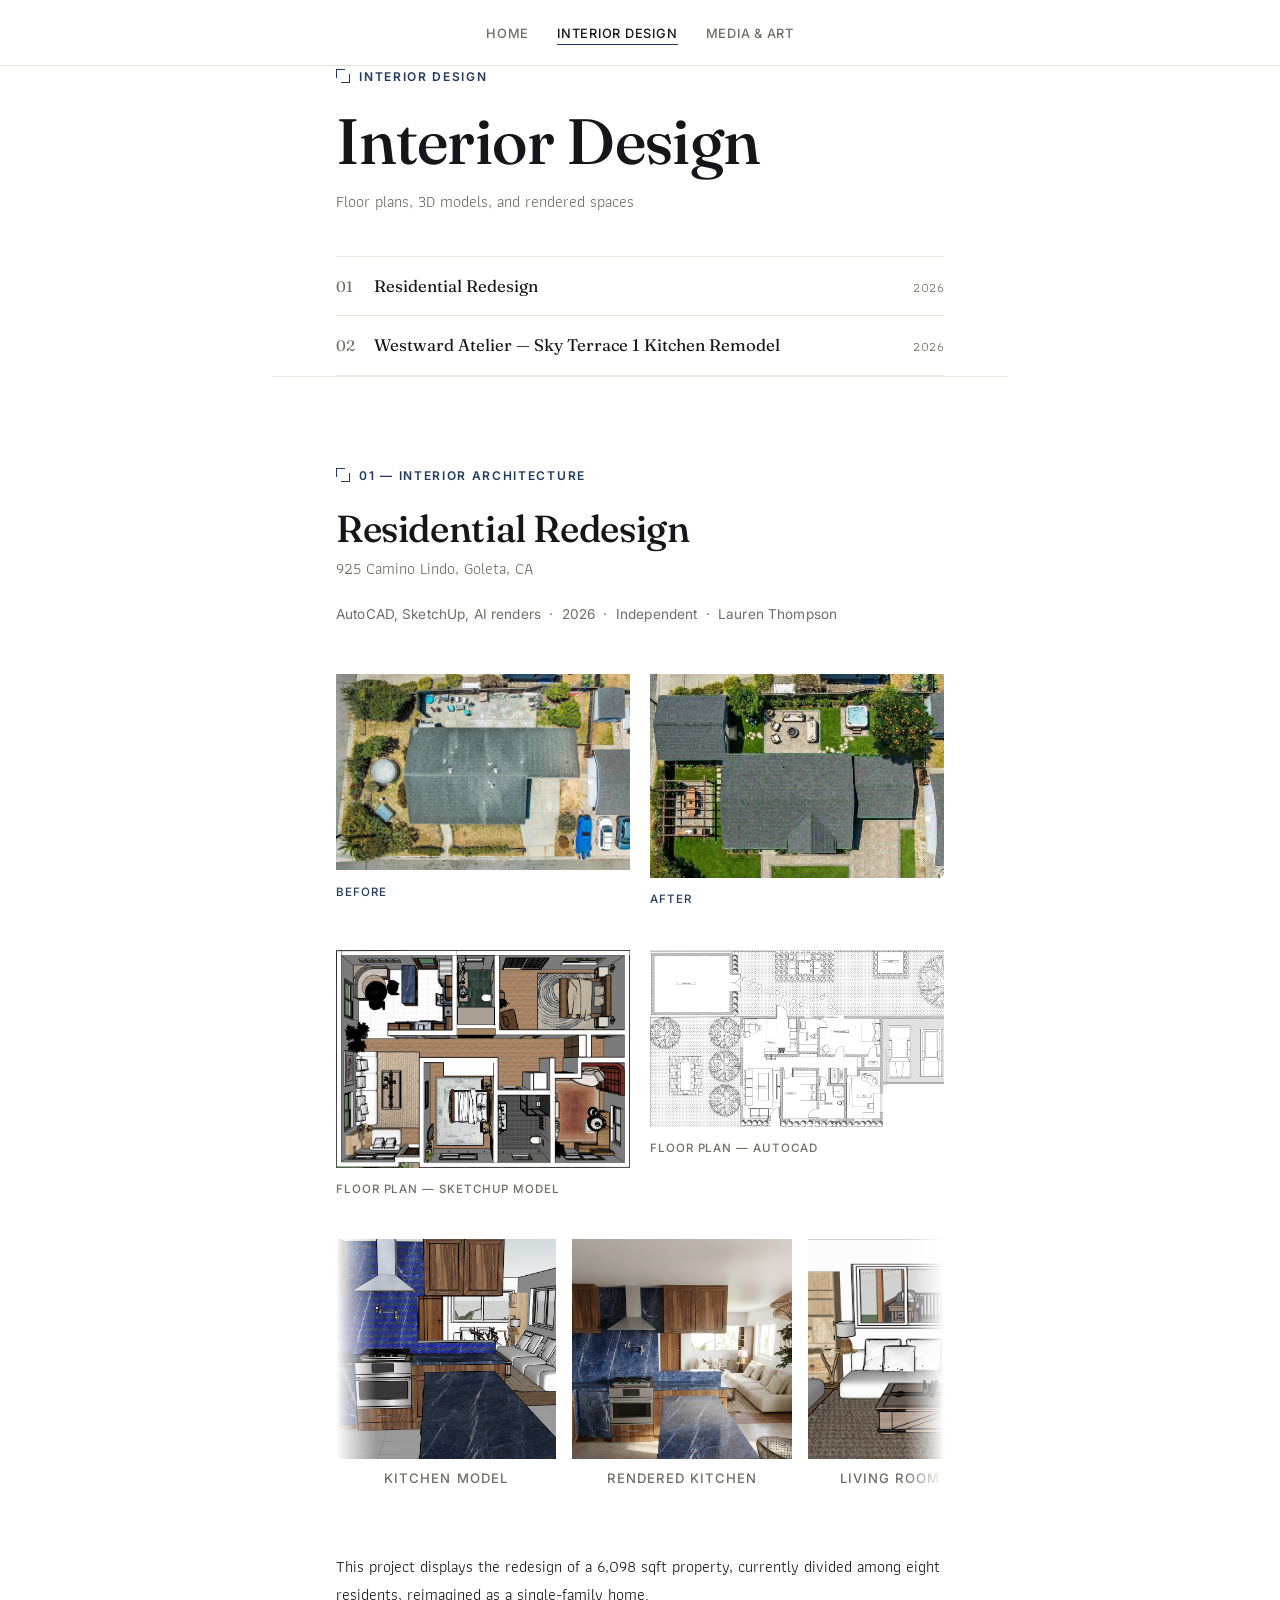
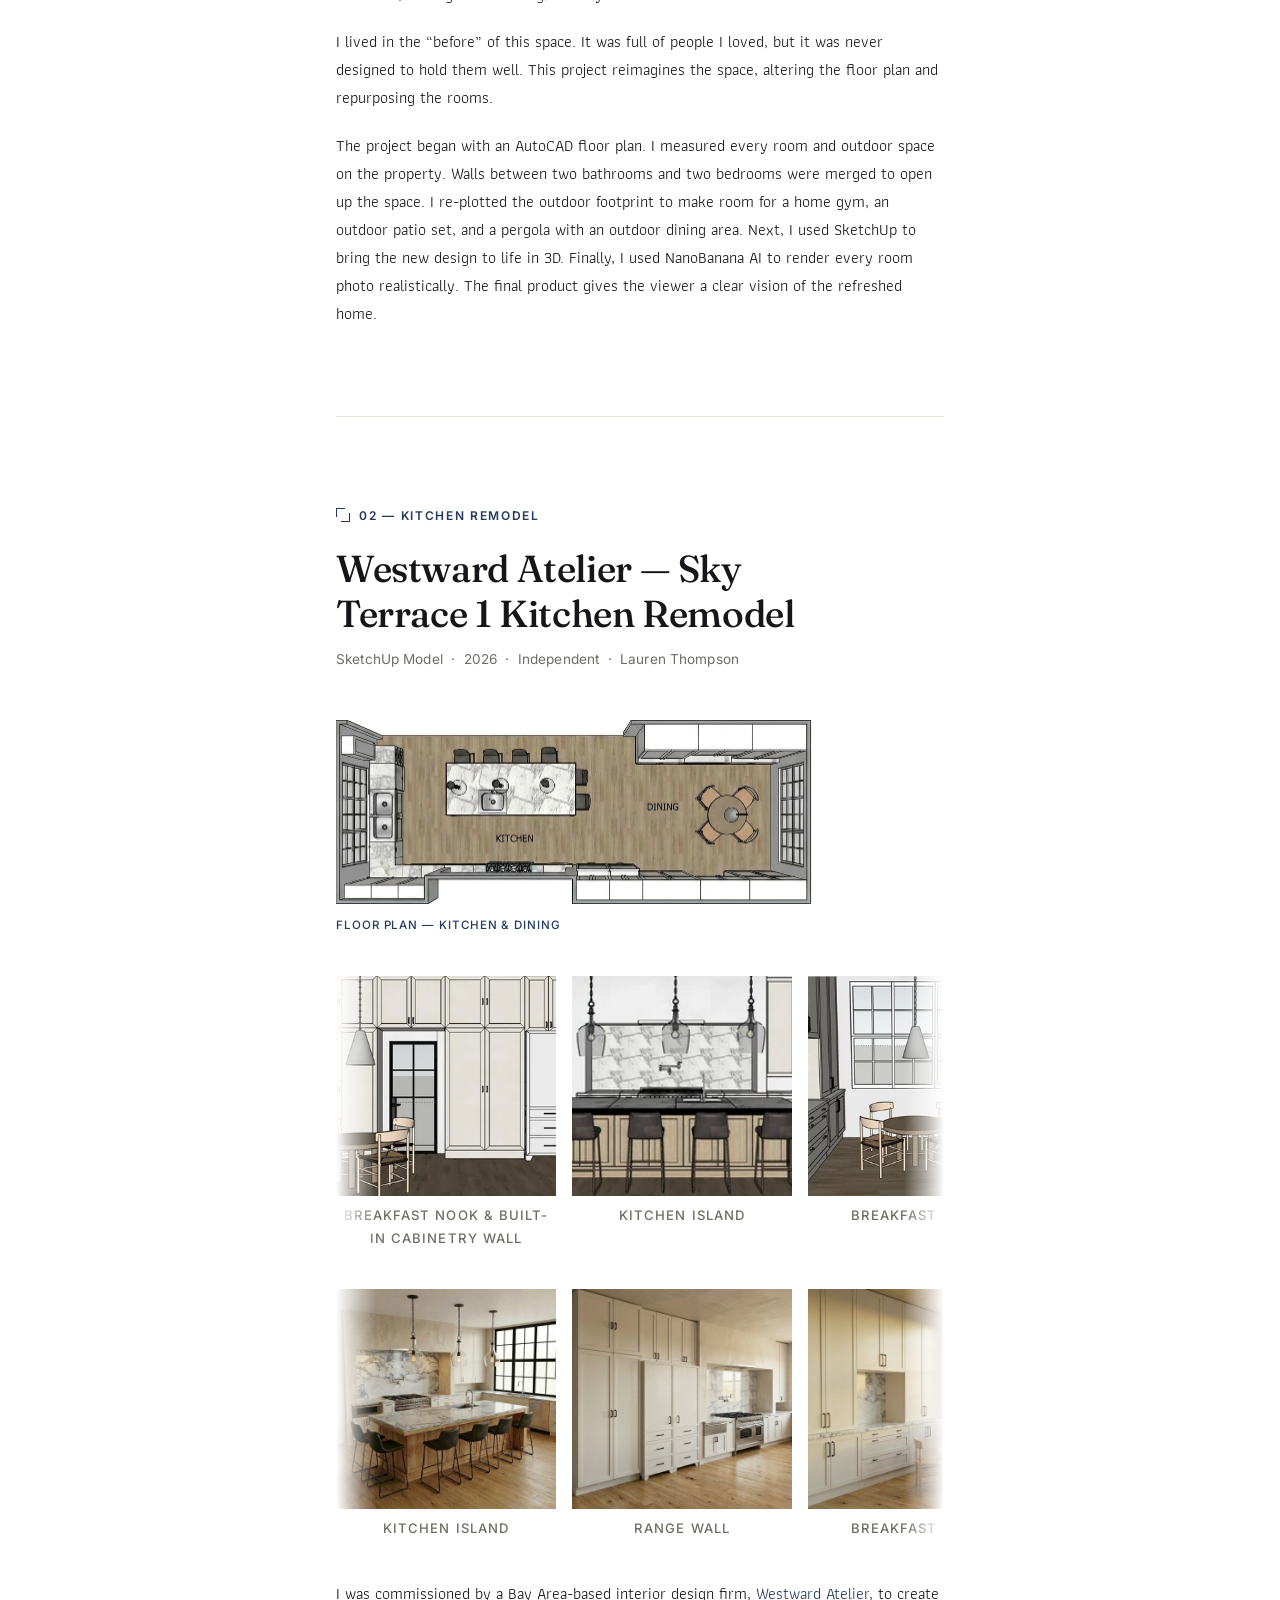
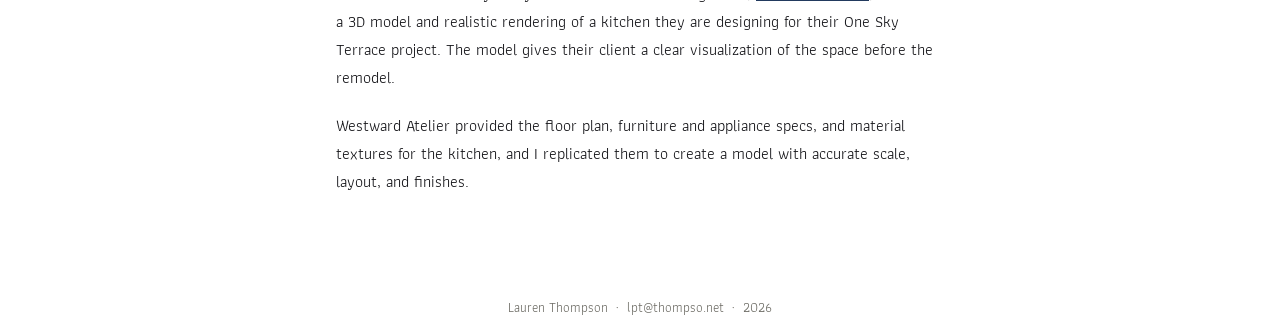
==== interior-design.html @ 9a0f5e64 "reformatting" ====
<!DOCTYPE html>
<html lang="en"><head><meta http-equiv="Content-Type" content="text/html; charset=UTF-8">

  <meta name="viewport" content="width=device-width, initial-scale=1">

  <title>Interior Design ~ Lauren Thompson</title>

  <link rel="stylesheet" href="./style.css">
</head>
<body>

<nav class="site-nav">
  <div class="wrap">
    <ul>
      <li><a href="./index.html">Home</a></li>
      <li><a href="./interior-design.html" aria-current="page">Interior Design</a></li>
      <li><a href="./media-art.html">Media &amp; Art</a></li>
    </ul>
  </div>
</nav>

<header class="wrap">
  <p class="eyebrow"><span class="frame-mark"></span> Interior Design</p>
  <h1>Interior Design</h1>
  <p class="role">Floor plans, 3D models, and rendered spaces</p>

  <ul class="index">
    <li><a href="#project-residential"><span class="num">01</span><span class="title">Residential Redesign</span><span class="year">2026</span></a></li>
    <li><a href="#project-westward"><span class="num">02</span><span class="title">Westward Atelier &mdash; Sky Terrace 1 Kitchen Remodel</span><span class="year">2026</span></a></li>
  </ul>
</header>

<main class="wrap">

  <section class="project residential" id="project-residential">
    <p class="eyebrow"><span class="frame-mark"></span> 01 &mdash; Interior Architecture</p>
    <h2>Residential Redesign</h2>
    <p class="project-subhead">925 Camino Lindo, Goleta, CA</p>
    <p class="meta">AutoCAD, SketchUp, AI renders &nbsp;&middot;&nbsp; 2026 &nbsp;&middot;&nbsp; Independent &nbsp;&middot;&nbsp; Lauren Thompson</p>

    <!-- CAPTIONS: edit the text inside each <figcaption>...</figcaption> below. -->
    <div class="before-after">
      <figure>
        <img src="./media/thompson_residential_40.webp" alt="Before: existing property, 925 Camino Lindo">
        <figcaption>Before</figcaption>
      </figure>
      <figure>
        <img src="./media/thompson_residential_22.png" alt="After: rendered redesign, 925 Camino Lindo">
        <figcaption>After</figcaption>
      </figure>
    </div>

    <!-- CAPTIONS: edit the text inside each <figcaption>...</figcaption> below. -->
    <div class="floor-plans">
      <figure class="floor-plan">
        <img src="./media/thompson_residential_04.png" alt="SketchUp floor plan model, 925 Camino Lindo">
        <figcaption>Floor Plan &mdash; SketchUp Model</figcaption>
      </figure>

      <figure class="floor-plan">
        <img src="./media/thompson_residential_02.png" alt="AutoCAD floor plan, redesigned 925 Camino Lindo property">
        <figcaption>Floor Plan &mdash; AutoCAD</figcaption>
      </figure>
    </div>

    <!--
      CAPTIONS: edit the text inside each <figcaption>...</figcaption> below.
      This strip scrolls automatically and loops; hovering over it pauses the motion.
    -->
    <div class="reel" id="residential-reel">
      <div class="reel-track">
        <figure><img src="./media/thompson_residential_07.png" alt="Rendered redesign, 925 Camino Lindo"><figcaption>Kitchen Model</figcaption></figure>
        <figure><img src="./media/thompson_residential_25.png" alt="SketchUp model, 925 Camino Lindo"><figcaption>Rendered Kitchen</figcaption></figure>
        <figure><img src="./media/thompson_residential_05.png" alt="SketchUp model, 925 Camino Lindo"><figcaption>Living Room Model</figcaption></figure>
        <figure><img src="./media/thompson_residential_23.png" alt="SketchUp model, 925 Camino Lindo"><figcaption>Rendered Living Room</figcaption></figure>
        <figure><img src="./media/thompson_residential_09.png" alt="SketchUp model, 925 Camino Lindo"><figcaption>Bedroom Model</figcaption></figure>
        <figure><img src="./media/thompson_residential_27.png" alt="SketchUp model, 925 Camino Lindo"><figcaption>Rendered Bedroom</figcaption></figure>
        <figure><img src="./media/thompson_residential_11.png" alt="SketchUp model, 925 Camino Lindo"><figcaption>Bathroom Model</figcaption></figure>
        <figure><img src="./media/thompson_residential_29.png" alt="SketchUp model, 925 Camino Lindo"><figcaption>Rendered Bathroom</figcaption></figure>
        <figure><img src="./media/thompson_residential_12.png" alt="SketchUp model, 925 Camino Lindo"><figcaption>Master Bedroom Model</figcaption></figure>
        <figure><img src="./media/thompson_residential_13.png" alt="SketchUp model, 925 Camino Lindo"><figcaption>Master Bedroom Model</figcaption></figure>
        <figure><img src="./media/thompson_residential_30.png" alt="SketchUp model, 925 Camino Lindo"><figcaption>Rendered Bedroom</figcaption></figure>
        <figure><img src="./media/thompson_residential_31.png" alt="SketchUp model, 925 Camino Lindo"><figcaption>Rendered Bedroom</figcaption></figure>
        <figure><img src="./media/thompson_residential_14.png" alt="SketchUp model, 925 Camino Lindo"><figcaption>Master Bathroom Model</figcaption></figure>
        <figure><img src="./media/thompson_residential_32.png" alt="SketchUp model, 925 Camino Lindo"><figcaption>Rendered Master Bathroom</figcaption></figure>
        <figure><img src="./media/thompson_residential_15.png" alt="SketchUp model, 925 Camino Lindo"><figcaption>Study Model</figcaption></figure>
        <figure><img src="./media/thompson_residential_33.png" alt="SketchUp model, 925 Camino Lindo"><figcaption>Rendered Study</figcaption></figure>
        <figure><img src="./media/thompson_residential_16.png" alt="SketchUp model, 925 Camino Lindo"><figcaption>Outdoor Patio Model</figcaption></figure>
        <figure><img src="./media/thompson_residential_35.png" alt="SketchUp model, 925 Camino Lindo"><figcaption>Rendered Outdoor Patio</figcaption></figure>
        <figure><img src="./media/thompson_residential_19.png" alt="SketchUp model, 925 Camino Lindo"><figcaption>Home Gym Model</figcaption></figure>
        <figure><img src="./media/thompson_residential_37.png" alt="SketchUp model, 925 Camino Lindo"><figcaption>Rendered Home Gym</figcaption></figure>
        <figure><img src="./media/thompson_residential_20.png" alt="SketchUp model, 925 Camino Lindo"><figcaption>Outdoor Pergola Model</figcaption></figure>
        <figure><img src="./media/thompson_residential_36.png" alt="SketchUp model, 925 Camino Lindo"><figcaption>Rendered Pergola</figcaption></figure>
      </div>
    </div>

    <div class="abstract-block">
      <div class="annotated-text">
      <p>This project displays the redesign of a 6,098 sqft property, currently divided among eight residents, reimagined as a single-family home.</p>
      <p>I lived in the &ldquo;before&rdquo; of this space. It was full of people I loved, but it was never designed to hold them well. This project reimagines the space, altering the floor plan and repurposing the rooms.</p>
      <p>The project began with an AutoCAD floor plan. I measured every room and outdoor space on the property. Walls between two bathrooms and two bedrooms were merged to open up the space. I re-plotted the outdoor footprint to make room for a home gym, an outdoor patio set, and a pergola with an outdoor dining area. Next, I used SketchUp to bring the new design to life in 3D. Finally, I used NanoBanana AI to render every room photo realistically. The final product gives the viewer a clear vision of the refreshed home.</p>
      </div>
    </div>
  </section>

  <section class="project westward" id="project-westward">
    <p class="eyebrow"><span class="frame-mark"></span> 02 &mdash; Kitchen Remodel</p>
    <h2>Westward Atelier &mdash; Sky Terrace 1 Kitchen Remodel</h2>
    <p class="meta">SketchUp Model &nbsp;&middot;&nbsp; 2026 &nbsp;&middot;&nbsp; Independent &nbsp;&middot;&nbsp; Lauren Thompson</p>

    <!-- CAPTION: edit the text inside <figcaption>...</figcaption> below. -->
    <figure class="floor-plan-single">
      <img src="./media/thompson_westward_07.png" alt="Floor plan, Westward Atelier Sky Terrace 1 kitchen remodel">
      <figcaption>Floor Plan &mdash; Kitchen &amp; Dining</figcaption>
    </figure>

    <!-- CAPTIONS: edit the text inside each <figcaption>...</figcaption> below. -->
    <div class="reel" id="westward-model-reel">
      <div class="reel-track">
        <figure><img src="./media/thompson_westward.01.png" alt="Westward Atelier kitchen remodel, SketchUp model"><figcaption>Breakfast Nook &amp; Built-in Cabinetry Wall</figcaption></figure>
        <figure><img src="./media/thompson_westward_02.png" alt="Westward Atelier kitchen remodel, SketchUp model"><figcaption>Kitchen Island</figcaption></figure>
        <figure><img src="./media/thompson_westward.03.png" alt="Westward Atelier kitchen remodel, SketchUp model"><figcaption>Breakfast Nook</figcaption></figure>
        <figure><img src="./media/thompson_westward_04.png" alt="Westward Atelier kitchen remodel, SketchUp model"><figcaption>Coffee Bar</figcaption></figure>
        <figure><img src="./media/thompson_westward_05.png" alt="Westward Atelier kitchen remodel, SketchUp model"><figcaption>Range Wall</figcaption></figure>
      </div>
    </div>

    <!-- CAPTIONS: edit the text inside each <figcaption>...</figcaption> below. -->
    <div class="reel" id="westward-render-reel">
      <div class="reel-track">
        <figure><img src="./media/thompson_westward_08.png" alt="Westward Atelier kitchen remodel, rendered photo"><figcaption>Kitchen Island</figcaption></figure>
        <figure><img src="./media/thompson_westward_09.png" alt="Westward Atelier kitchen remodel, rendered photo"><figcaption>Range Wall</figcaption></figure>
        <figure><img src="./media/thompson_westward_10.png" alt="Westward Atelier kitchen remodel, rendered photo"><figcaption>Breakfast Nook</figcaption></figure>
        <figure><img src="./media/thompson_westward_11.png" alt="Westward Atelier kitchen remodel, rendered photo"><figcaption>Dining &amp; Storage Wall</figcaption></figure>
      </div>
    </div>

    <div class="abstract-block">
      <div class="annotated-text">
      <p>I was commissioned by a Bay Area-based interior design firm, <a href="https://www.westwardatelier.com/" target="_blank" rel="noopener">Westward Atelier</a>, to create a 3D model and realistic rendering of a kitchen they are designing for their One Sky Terrace project. The model gives their client a clear visualization of the space before the remodel.</p>
      <p>Westward Atelier provided the floor plan, furniture and appliance specs, and material textures for the kitchen, and I replicated them to create a model with accurate scale, layout, and finishes.</p>
      </div>
    </div>
  </section>

</main>

<footer class="wrap">
  <!-- SWAP: your name and email -->
  <p>Lauren Thompson &nbsp;&middot;&nbsp; lpt@thompso.net &nbsp;&middot;&nbsp; 2026</p>
</footer>

<script src="./script.js"></script>

</body></html>
---- style.css ----
/* ==========================================================
   Lauren Thompson — portfolio stylesheet
   Direction: quiet gallery wall / viewfinder
   A recurring thread in the work is looking through a frame
   into someone else's space (windows, floor plans, seasons) —
   the corner-bracket mark below is that motif, used sparingly
   as the one signature device.
   Palette:  gallery white, ink, muted stone, blueprint navy
   Type:     Fraunces (display) + Athiti (body) + Inter (UI / labels)
   ========================================================== */

@import url('https://fonts.googleapis.com/css2?family=Fraunces:opsz,wght@9..144,400;9..144,500;9..144,600&family=Athiti:wght@400;500;600&family=Inter:wght@400;500;600&display=swap');

:root {
  --bg:        #FFFFFF;
  --ink:       #16161A;
  --stone:     #6E6D66;   /* muted grey for meta / captions */
  --line:      #E6E4DD;   /* hairline rules */
  --line-soft: #F1F0EA;
  --navy:      #223A5E;   /* blueprint accent */
  --paper:     #FAFAF8;   /* faint section wash */
}

* { box-sizing: border-box; }

html {
  scroll-behavior: smooth;
}

body {
  font-family: 'Athiti', sans-serif;
  font-size: 1.05rem;
  line-height: 1.75;
  letter-spacing: 0;
  color: var(--ink);
  background: var(--bg);
  margin: 0;
  -webkit-font-smoothing: antialiased;
}

@media (prefers-reduced-motion: reduce) {
  html { scroll-behavior: auto; }
}

.wrap {
  max-width: 46rem;
  margin: 0 auto;
  padding: 0 clamp(1.5rem, 6vw, 4rem);
}

/* ---------- signature mark: viewfinder corners ---------- */

.frame-mark {
  display: inline-block;
  width: 0.85rem;
  height: 0.85rem;
  position: relative;
  flex-shrink: 0;
}

.frame-mark::before,
.frame-mark::after {
  content: '';
  position: absolute;
  width: 0.5rem;
  height: 0.5rem;
  border: 1.5px solid var(--navy);
}

.frame-mark::before {
  top: 0; left: 0;
  border-right: none;
  border-bottom: none;
}

.frame-mark::after {
  bottom: 0; right: 0;
  border-left: none;
  border-top: none;
}

/* ---------- site nav (sticky, centered menu) ---------- */

.site-nav {
  position: sticky;
  top: 0;
  z-index: 20;
  background: var(--bg);
  border-bottom: 1px solid var(--line);
}

.site-nav .wrap {
  display: flex;
  align-items: center;
  justify-content: center;
  flex-wrap: wrap;
  padding-top: 1.1rem;
  padding-bottom: 1.1rem;
}

.site-nav ul {
  list-style: none;
  display: flex;
  gap: 1.75rem;
  margin: 0;
  padding: 0;
}

.site-nav a {
  text-decoration: none;
  font-family: 'Inter', sans-serif;
  font-weight: 500;
  font-size: 0.8rem;
  letter-spacing: 0.06em;
  text-transform: uppercase;
  color: var(--stone);
  padding-bottom: 0.2rem;
  border-bottom: 1px solid transparent;
  transition: color 0.15s ease, border-color 0.15s ease;
}

.site-nav a:hover,
.site-nav a:focus-visible,
.site-nav a[aria-current="page"] {
  color: var(--ink);
  border-color: var(--navy);
}

/* ---------- home hero (name header, home page only) ---------- */

.home-hero {
  text-align: center;
  padding: 4.5rem 0 3rem;
  border-bottom: none;
}

.home-hero .eyebrow {
  justify-content: center;
}

.home-hero h1 {
  font-family: 'Fraunces', serif;
  font-weight: 500;
  font-size: clamp(3rem, 8vw, 5.5rem);
  line-height: 1.05;
  letter-spacing: -0.01em;
  margin: 0 0 0.9rem;
}

.home-hero .role {
  margin-left: auto;
  margin-right: auto;
}

/* ---------- header ---------- */

header {
  padding: 4rem 0 3.5rem;
  border-bottom: 1px solid var(--line);
}

header .eyebrow {
  display: flex;
  align-items: center;
  gap: 0.6rem;
  font-family: 'Inter', sans-serif;
  font-weight: 600;
  font-size: 0.75rem;
  letter-spacing: 0.14em;
  text-transform: uppercase;
  color: var(--navy);
  margin: 0 0 1.25rem;
}

header h1 {
  font-family: 'Fraunces', serif;
  font-weight: 500;
  font-size: clamp(2.6rem, 7vw, 4rem);
  line-height: 1.05;
  letter-spacing: -0.01em;
  margin: 0 0 0.9rem;
}

header .role {
  font-size: 1rem;
  color: var(--stone);
  margin: 0 0 2.5rem;
  max-width: 34rem;
}

/* ---------- about (home page) ---------- */

.about {
  display: grid;
  grid-template-columns: minmax(0, 21rem) 1fr;
  gap: 3.5rem;
  padding: 3.5rem 0 6rem;
  border-top: 1px solid var(--line);
  margin-top: 1rem;
}

.about-photo {
  margin: 0;
}

.about-photo img {
  width: 100%;
  aspect-ratio: 4 / 5;
  object-fit: cover;
  object-position: 50% 30%;
}

.about-photo figcaption {
  margin-top: 0.7rem;
}

.about-body h2 {
  font-family: 'Fraunces', serif;
  font-weight: 500;
  font-size: 1.4rem;
  margin: 0 0 1.5rem;
}

.about-body p {
  max-width: 34rem;
  color: var(--ink);
  font-size: 1.02rem;
  line-height: 1.8;
  margin: 0 0 1.2rem;
}

.about-body p:last-of-type {
  margin-bottom: 2rem;
}

.resume-link {
  display: inline-flex;
  align-items: center;
  gap: 0.6rem;
  text-decoration: none;
  font-family: 'Inter', sans-serif;
  font-weight: 600;
  font-size: 0.78rem;
  letter-spacing: 0.08em;
  text-transform: uppercase;
  color: var(--ink);
  border: 1px solid var(--ink);
  padding: 0.85rem 1.4rem;
  transition: background 0.15s ease, color 0.15s ease;
}

.resume-link:hover,
.resume-link:focus-visible {
  background: var(--ink);
  color: #fff;
}

@media (max-width: 40rem) {
  .about {
    grid-template-columns: 1fr;
    gap: 2.25rem;
  }

  .about-photo img {
    aspect-ratio: 5 / 4;
    object-position: 50% 25%;
  }
}

/* ---------- index / on-page nav ---------- */

.index {
  list-style: none;
  margin: 0;
  padding: 0;
  display: flex;
  flex-direction: column;
  border-top: 1px solid var(--line);
}

.index li {
  border-bottom: 1px solid var(--line);
}

.index a {
  display: flex;
  align-items: baseline;
  gap: 1rem;
  padding: 0.9rem 0;
  text-decoration: none;
  color: var(--ink);
  transition: color 0.15s ease, padding-left 0.15s ease;
}

.index a:hover,
.index a:focus-visible {
  color: var(--navy);
  padding-left: 0.4rem;
}

.index .num {
  font-family: 'Fraunces', serif;
  font-size: 0.95rem;
  color: var(--stone);
  min-width: 1.4rem;
}

.index .title {
  font-family: 'Fraunces', serif;
  font-size: 1.05rem;
  flex: 1;
}

.index .year {
  font-size: 0.8rem;
  color: var(--stone);
  letter-spacing: 0.03em;
}

/* ---------- projects ---------- */

main {
  padding: 1rem 0 2rem;
}

.project {
  position: relative;
  padding: 5.5rem 0;
  border-bottom: 1px solid var(--line);
  scroll-margin-top: 4.5rem;
}

.project:last-child {
  border-bottom: none;
}

.project .eyebrow {
  display: flex;
  align-items: center;
  gap: 0.6rem;
  font-family: 'Inter', sans-serif;
  font-weight: 600;
  font-size: 0.75rem;
  letter-spacing: 0.14em;
  text-transform: uppercase;
  color: var(--navy);
  margin: 0 0 1.25rem;
}

.project h2 {
  font-family: 'Fraunces', serif;
  font-weight: 500;
  font-size: clamp(1.7rem, 3.6vw, 2.35rem);
  line-height: 1.2;
  letter-spacing: -0.01em;
  margin: 0 0 0.75rem;
  max-width: 30rem;
}

.project h2 + .project-subhead {
  margin-top: -0.5rem;
}

.project-subhead {
  font-family: 'Athiti', sans-serif;
  font-size: 1rem;
  color: var(--stone);
  margin: 0 0 1.25rem;
}

.project .meta {
  font-family: 'Inter', sans-serif;
  font-size: 0.85rem;
  color: var(--stone);
  letter-spacing: 0.01em;
  margin: 0 0 3rem;
}

.project .annotated-text {
  max-width: 38rem;
}

.project .annotated-text p {
  margin: 0 0 1.2rem;
  color: var(--ink);
  font-size: 1rem;
  line-height: 1.75;
}

.project .annotated-text p:last-child {
  margin-bottom: 0;
}

/* ---------- abstract ---------- */

.abstract-block {
  max-width: 38rem;
}

/* ---------- media ---------- */

figure {
  margin: 2.5rem 0;
}

img, video {
  max-width: 100%;
  display: block;
  width: 100%;
  height: auto;
  background: var(--paper);
}

figcaption {
  font-family: 'Inter', sans-serif;
  font-weight: 500;
  font-size: 0.72rem;
  letter-spacing: 0.08em;
  text-transform: uppercase;
  color: var(--stone);
  margin-top: 0.7rem;
}

/* ---------- before / after + floor plan ---------- */

.before-after,
.floor-plans {
  display: grid;
  grid-template-columns: 1fr 1fr;
  gap: 1.25rem;
  margin: 2.5rem 0;
}

.before-after figure,
.floor-plans figure {
  margin: 0;
}

.before-after figcaption {
  color: var(--navy);
}

@media (max-width: 36rem) {
  .before-after,
  .floor-plans {
    grid-template-columns: 1fr;
  }
}

.floor-plan-single {
  margin: 2.5rem 0;
  max-width: 30rem;
}

.floor-plan-single figcaption {
  color: var(--navy);
}

/* ---------- news reel (auto-scrolling filmstrip) ---------- */

.reel {
  position: relative;
  margin: 2.5rem 0;
  overflow: hidden;
  -webkit-mask-image: linear-gradient(to right, transparent 0, #000 2.5rem, #000 calc(100% - 2.5rem), transparent 100%);
  mask-image: linear-gradient(to right, transparent 0, #000 2.5rem, #000 calc(100% - 2.5rem), transparent 100%);
}

.reel-track {
  display: flex;
  align-items: flex-start;
  gap: 1rem;
  width: max-content;
  animation: reel-scroll 40s linear infinite;
}

.reel:hover .reel-track,
.reel:focus-within .reel-track {
  animation-play-state: paused;
}

@media (prefers-reduced-motion: reduce) {
  .reel-track {
    animation: none;
  }
}

@keyframes reel-scroll {
  from { transform: translateX(0); }
  to { transform: translateX(-50%); }
}

.reel-track figure {
  flex: 0 0 auto;
  margin: 0;
  width: 220px;
}

.reel-track img,
.reel-track video {
  width: 220px;
  height: 220px;
  object-fit: cover;
  background: var(--paper);
  display: block;
}

.reel-track figcaption {
  text-align: center;
  margin-top: 0.5rem;
  font-size: 0.82rem;
  color: var(--stone);
}

@media (max-width: 36rem) {
  .reel-track figure,
  .reel-track img,
  .reel-track video {
    width: 150px;
  }

  .reel-track video {
    height: 150px;
  }
}

/* ---------- mov row + image row (Stranger project) ---------- */

.mov-row,
.image-row {
  display: grid;
  gap: 1.25rem;
  margin: 2.5rem 0;
}

.mov-row {
  grid-template-columns: 1fr 1fr;
}

.image-row {
  grid-template-columns: repeat(3, 1fr);
}

.mov-row figure,
.image-row figure {
  margin: 0;
}

.mov-row video {
  width: 100%;
}

@media (max-width: 36rem) {
  .mov-row,
  .image-row {
    grid-template-columns: 1fr;
  }
}

/* ---------- video feature (single large centered video) ---------- */

.video-feature {
  max-width: 34rem;
  margin: 2.5rem auto;
  text-align: center;
}

.video-feature video {
  width: 100%;
  display: block;
  background: var(--paper);
}

.video-feature figcaption {
  text-align: center;
}

/* ---------- sub-section (project group header, e.g. Furniture Design) ---------- */

.subsection-intro {
  max-width: 34rem;
  margin: 0 0 3rem;
}

.subsection-intro h3 {
  font-family: 'Fraunces', serif;
  font-weight: 500;
  font-size: 1.3rem;
  margin: 0 0 0.6rem;
}

.subsection-intro p {
  color: var(--stone);
  font-size: 0.92rem;
  margin: 0;
}

/* ---------- furniture pieces ---------- */

.piece {
  margin: 0 0 3.75rem;
}

.piece:last-child {
  margin-bottom: 0;
}

.piece-heading {
  display: flex;
  align-items: baseline;
  gap: 0.75rem;
  margin: 0 0 0.35rem;
  flex-wrap: wrap;
}

.piece-heading h4 {
  font-family: 'Fraunces', serif;
  font-weight: 500;
  font-size: 1.15rem;
  margin: 0;
}

.piece-tag {
  font-family: 'Inter', sans-serif;
  font-size: 0.68rem;
  font-weight: 600;
  letter-spacing: 0.08em;
  text-transform: uppercase;
  color: var(--navy);
  border: 1px solid var(--line);
  padding: 0.15rem 0.5rem;
}

.piece-note {
  color: var(--stone);
  font-size: 0.92rem;
  max-width: 34rem;
  margin: 0 0 1.5rem;
}

.piece-grid {
  display: grid;
  grid-template-columns: repeat(3, 1fr);
  gap: 1rem;
  margin: 0;
}

.piece-grid figure {
  margin: 0;
}

@media (max-width: 36rem) {
  .piece-grid {
    grid-template-columns: 1fr;
  }
}

/* ---------- misc / coursework grid ---------- */

.misc-grid {
  display: grid;
  grid-template-columns: repeat(3, 1fr);
  gap: 0.5rem;
  margin: 0 0 1rem;
}

.misc-grid img {
  aspect-ratio: 1 / 1;
  object-fit: cover;
  background: var(--paper);
}

@media (max-width: 30rem) {
  .misc-grid {
    grid-template-columns: repeat(2, 1fr);
  }
}

/* ---------- footer ---------- */

footer {
  padding: 3.5rem 0 4rem;
  font-size: 0.82rem;
  color: var(--stone);
  text-align: center;
}

/* ---------- links ---------- */

a {
  color: var(--navy);
}

/* ---------- focus visibility (accessibility) ---------- */

a:focus-visible,
img:focus-visible,
button:focus-visible {
  outline: 2px solid var(--navy);
  outline-offset: 2px;
}
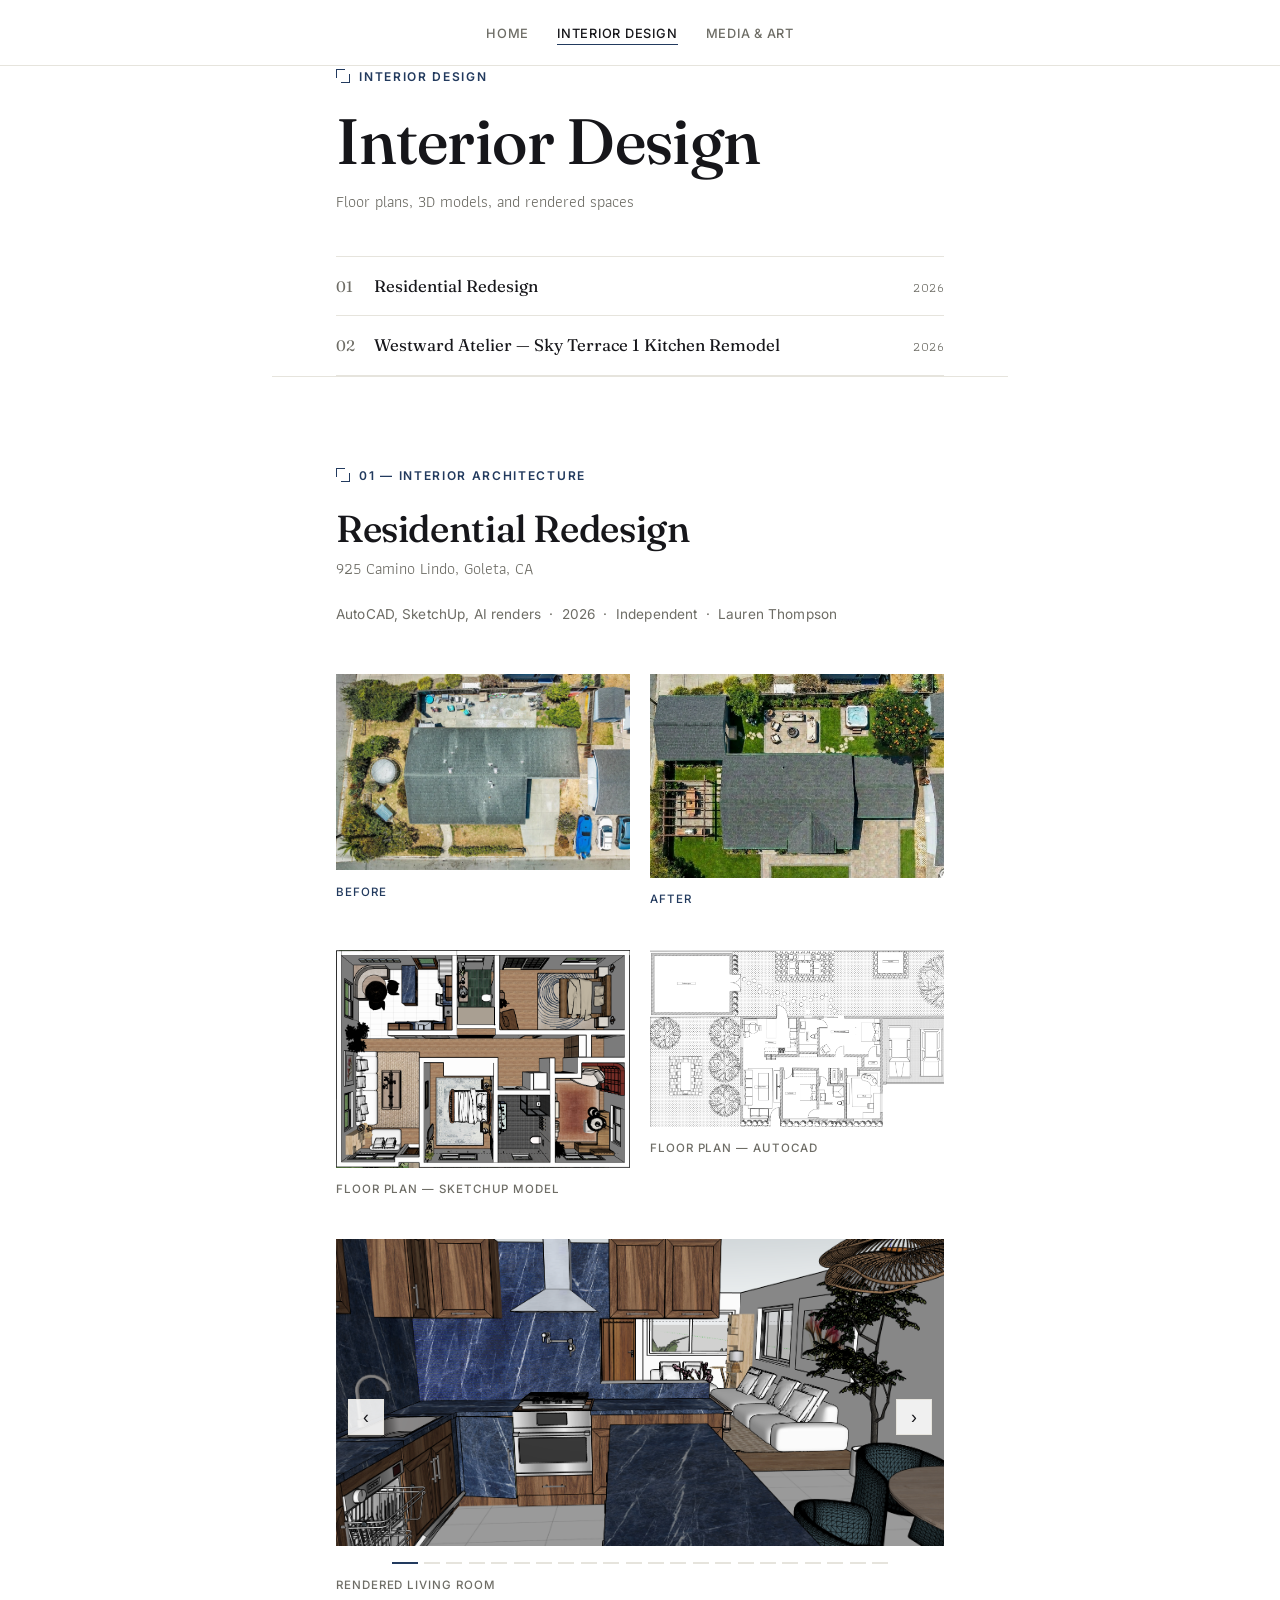
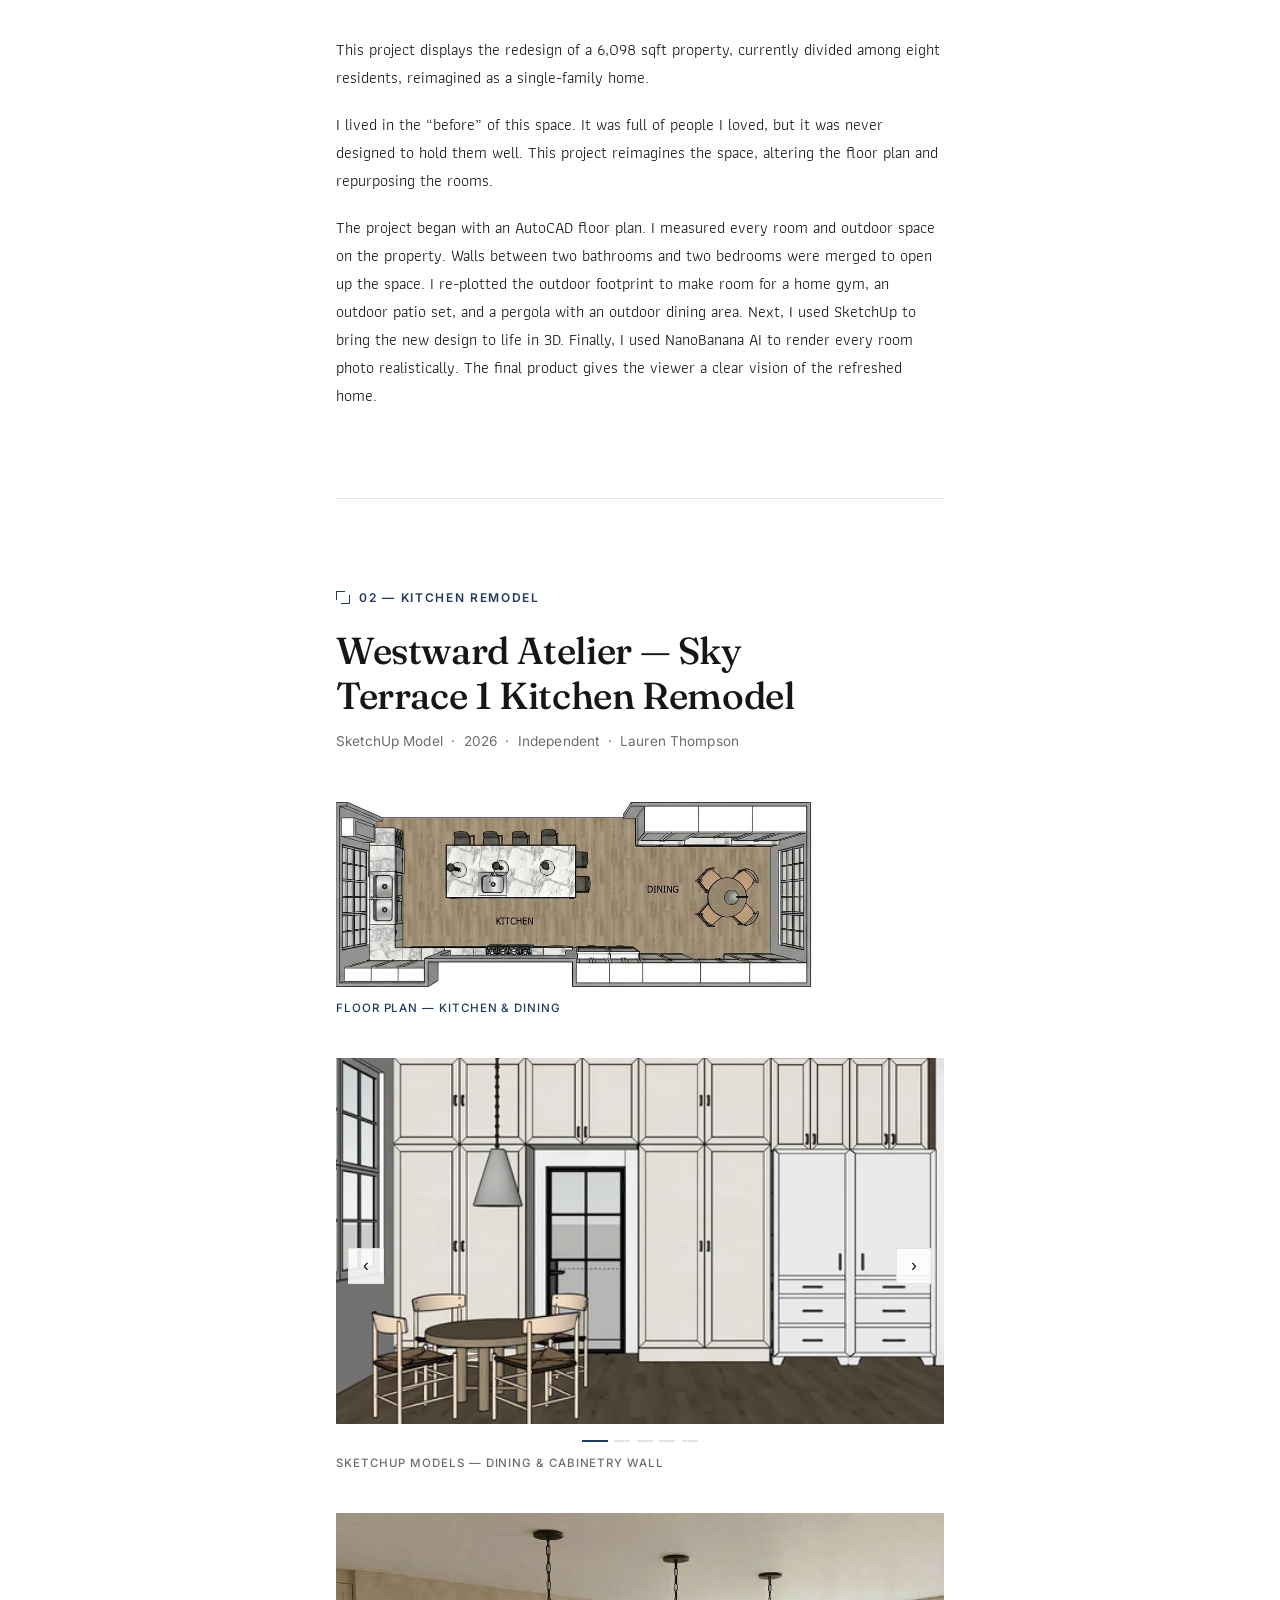
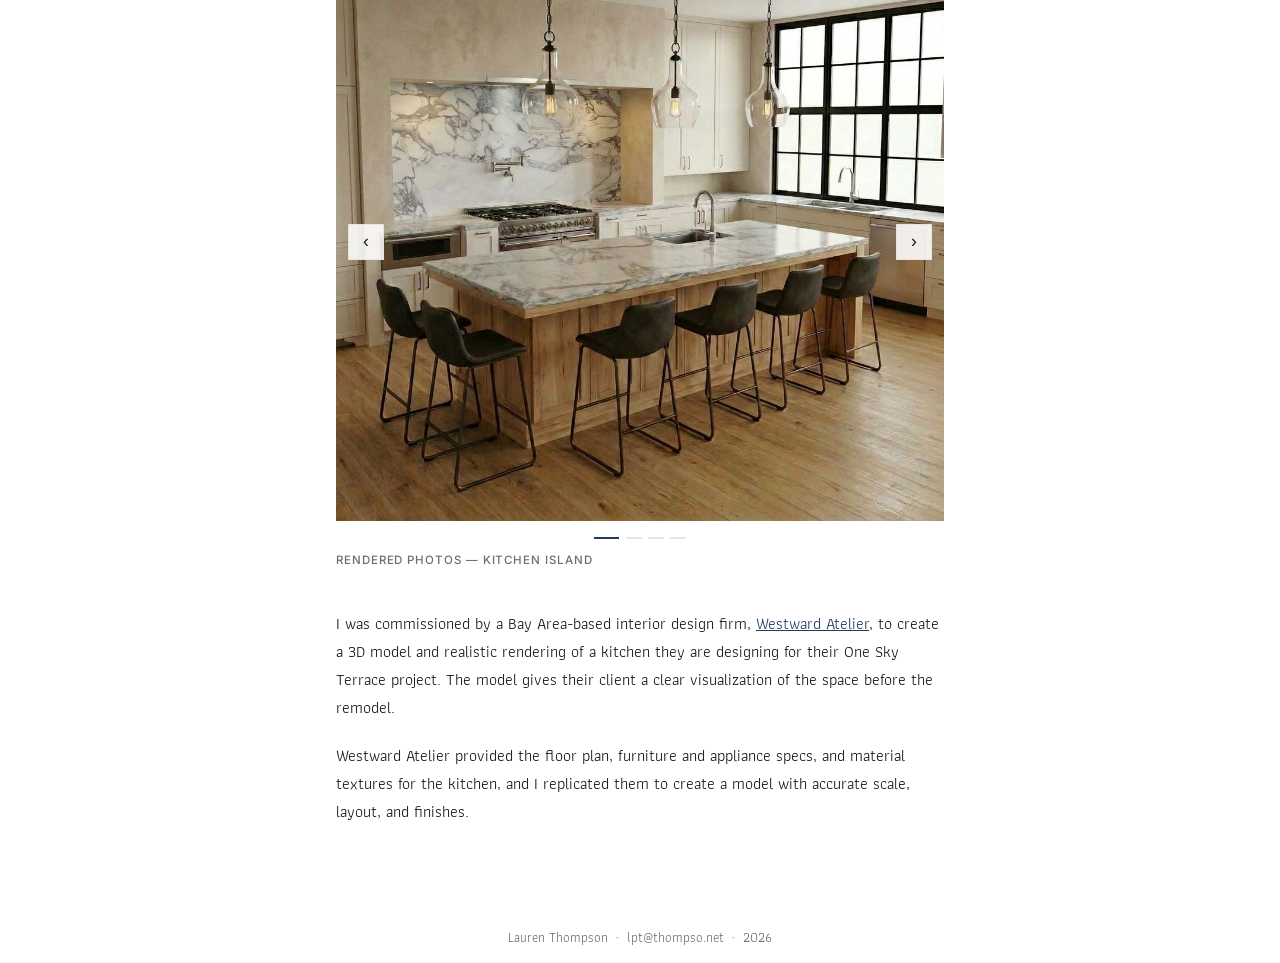
==== commit 72ded5e4: "reformating" ====
--- a/interior-design.html
+++ b/interior-design.html
@@ -64,35 +64,41 @@
     </div>
 
     <!--
-      CAPTIONS: edit the text inside each <figcaption>...</figcaption> below.
-      This strip scrolls automatically and loops; hovering over it pauses the motion.
+      CAPTIONS: each slide below has a data-caption="..." attribute.
+      That text is what shows under the image as you click through the slideshow.
+      To change a caption, just edit the words inside the quotes after data-caption=
+      for that slide — nothing else needs to change.
     -->
-    <div class="reel" id="residential-reel">
-      <div class="reel-track">
-        <figure><img src="./media/thompson_residential_07.png" alt="Rendered redesign, 925 Camino Lindo"><figcaption>Kitchen Model</figcaption></figure>
-        <figure><img src="./media/thompson_residential_25.png" alt="SketchUp model, 925 Camino Lindo"><figcaption>Rendered Kitchen</figcaption></figure>
-        <figure><img src="./media/thompson_residential_05.png" alt="SketchUp model, 925 Camino Lindo"><figcaption>Living Room Model</figcaption></figure>
-        <figure><img src="./media/thompson_residential_23.png" alt="SketchUp model, 925 Camino Lindo"><figcaption>Rendered Living Room</figcaption></figure>
-        <figure><img src="./media/thompson_residential_09.png" alt="SketchUp model, 925 Camino Lindo"><figcaption>Bedroom Model</figcaption></figure>
-        <figure><img src="./media/thompson_residential_27.png" alt="SketchUp model, 925 Camino Lindo"><figcaption>Rendered Bedroom</figcaption></figure>
-        <figure><img src="./media/thompson_residential_11.png" alt="SketchUp model, 925 Camino Lindo"><figcaption>Bathroom Model</figcaption></figure>
-        <figure><img src="./media/thompson_residential_29.png" alt="SketchUp model, 925 Camino Lindo"><figcaption>Rendered Bathroom</figcaption></figure>
-        <figure><img src="./media/thompson_residential_12.png" alt="SketchUp model, 925 Camino Lindo"><figcaption>Master Bedroom Model</figcaption></figure>
-        <figure><img src="./media/thompson_residential_13.png" alt="SketchUp model, 925 Camino Lindo"><figcaption>Master Bedroom Model</figcaption></figure>
-        <figure><img src="./media/thompson_residential_30.png" alt="SketchUp model, 925 Camino Lindo"><figcaption>Rendered Bedroom</figcaption></figure>
-        <figure><img src="./media/thompson_residential_31.png" alt="SketchUp model, 925 Camino Lindo"><figcaption>Rendered Bedroom</figcaption></figure>
-        <figure><img src="./media/thompson_residential_14.png" alt="SketchUp model, 925 Camino Lindo"><figcaption>Master Bathroom Model</figcaption></figure>
-        <figure><img src="./media/thompson_residential_32.png" alt="SketchUp model, 925 Camino Lindo"><figcaption>Rendered Master Bathroom</figcaption></figure>
-        <figure><img src="./media/thompson_residential_15.png" alt="SketchUp model, 925 Camino Lindo"><figcaption>Study Model</figcaption></figure>
-        <figure><img src="./media/thompson_residential_33.png" alt="SketchUp model, 925 Camino Lindo"><figcaption>Rendered Study</figcaption></figure>
-        <figure><img src="./media/thompson_residential_16.png" alt="SketchUp model, 925 Camino Lindo"><figcaption>Outdoor Patio Model</figcaption></figure>
-        <figure><img src="./media/thompson_residential_35.png" alt="SketchUp model, 925 Camino Lindo"><figcaption>Rendered Outdoor Patio</figcaption></figure>
-        <figure><img src="./media/thompson_residential_19.png" alt="SketchUp model, 925 Camino Lindo"><figcaption>Home Gym Model</figcaption></figure>
-        <figure><img src="./media/thompson_residential_37.png" alt="SketchUp model, 925 Camino Lindo"><figcaption>Rendered Home Gym</figcaption></figure>
-        <figure><img src="./media/thompson_residential_20.png" alt="SketchUp model, 925 Camino Lindo"><figcaption>Outdoor Pergola Model</figcaption></figure>
-        <figure><img src="./media/thompson_residential_36.png" alt="SketchUp model, 925 Camino Lindo"><figcaption>Rendered Pergola</figcaption></figure>
+    <figure class="slideshow" id="residential-slideshow">
+      <div class="slides">
+        <img class="slide active" src="./media/thompson_residential_07.png" alt="Rendered redesign, 925 Camino Lindo" data-caption="Kitchen Model">
+        <img class="slide" src="./media/thompson_residential_25.png" alt="SketchUp model, 925 Camino Lindo" data-caption="Rendered Kitchen">
+        <img class="slide" src="./media/thompson_residential_05.png" alt="SketchUp model, 925 Camino Lindo" data-caption="Living Room Model">
+        <img class="slide" src="./media/thompson_residential_23.png" alt="SketchUp model, 925 Camino Lindo" data-caption="Rendered Living Room">
+        <img class="slide" src="./media/thompson_residential_09.png" alt="SketchUp model, 925 Camino Lindo" data-caption="Bedroom Model">
+        <img class="slide" src="./media/thompson_residential_27.png" alt="SketchUp model, 925 Camino Lindo" data-caption="Rendered Bedroom">
+        <img class="slide" src="./media/thompson_residential_11.png" alt="SketchUp model, 925 Camino Lindo" data-caption="Bathroom Model">
+        <img class="slide" src="./media/thompson_residential_29.png" alt="SketchUp model, 925 Camino Lindo" data-caption="Rendered Bathroom">
+        <img class="slide" src="./media/thompson_residential_12.png" alt="SketchUp model, 925 Camino Lindo" data-caption="Master Bedroom Model">
+        <img class="slide" src="./media/thompson_residential_13.png" alt="SketchUp model, 925 Camino Lindo" data-caption="Master Bedroom Model">
+        <img class="slide" src="./media/thompson_residential_30.png" alt="SketchUp model, 925 Camino Lindo" data-caption="Rendered Bedroom">
+        <img class="slide" src="./media/thompson_residential_31.png" alt="SketchUp model, 925 Camino Lindo" data-caption="Rendered Bedroom">
+        <img class="slide" src="./media/thompson_residential_14.png" alt="SketchUp model, 925 Camino Lindo" data-caption="Master Bathroom Model">
+        <img class="slide" src="./media/thompson_residential_32.png" alt="SketchUp model, 925 Camino Lindo" data-caption="Rendered Master Bathroom">
+        <img class="slide" src="./media/thompson_residential_15.png" alt="SketchUp model, 925 Camino Lindo" data-caption="Study Model">
+        <img class="slide" src="./media/thompson_residential_33.png" alt="SketchUp model, 925 Camino Lindo" data-caption="Rendered Study">
+        <img class="slide" src="./media/thompson_residential_16.png" alt="SketchUp model, 925 Camino Lindo" data-caption="Outdoor Patio Model">
+        <img class="slide" src="./media/thompson_residential_35.png" alt="SketchUp model, 925 Camino Lindo" data-caption="Rendered Outdoor Patio">
+        <img class="slide" src="./media/thompson_residential_19.png" alt="SketchUp model, 925 Camino Lindo" data-caption="Home Gym Model">
+        <img class="slide" src="./media/thompson_residential_37.png" alt="SketchUp model, 925 Camino Lindo" data-caption="Rendered Home Gym">
+        <img class="slide" src="./media/thompson_residential_20.png" alt="SketchUp model, 925 Camino Lindo" data-caption="Outdoor Pergola Model">
+        <img class="slide" src="./media/thompson_residential_36.png" alt="SketchUp model, 925 Camino Lindo" data-caption="Rendered Pergola">
       </div>
-    </div>
+      <button type="button" class="slide-btn prev" aria-label="Previous image">&#8249;</button>
+      <button type="button" class="slide-btn next" aria-label="Next image">&#8250;</button>
+      <div class="slide-dots"></div>
+      <figcaption>Rendered Living Room</figcaption>
+    </figure>
 
     <div class="abstract-block">
       <div class="annotated-text">
@@ -114,26 +120,34 @@
       <figcaption>Floor Plan &mdash; Kitchen &amp; Dining</figcaption>
     </figure>
 
-    <!-- CAPTIONS: edit the text inside each <figcaption>...</figcaption> below. -->
-    <div class="reel" id="westward-model-reel">
-      <div class="reel-track">
-        <figure><img src="./media/thompson_westward.01.png" alt="Westward Atelier kitchen remodel, SketchUp model"><figcaption>Breakfast Nook &amp; Built-in Cabinetry Wall</figcaption></figure>
-        <figure><img src="./media/thompson_westward_02.png" alt="Westward Atelier kitchen remodel, SketchUp model"><figcaption>Kitchen Island</figcaption></figure>
-        <figure><img src="./media/thompson_westward.03.png" alt="Westward Atelier kitchen remodel, SketchUp model"><figcaption>Breakfast Nook</figcaption></figure>
-        <figure><img src="./media/thompson_westward_04.png" alt="Westward Atelier kitchen remodel, SketchUp model"><figcaption>Coffee Bar</figcaption></figure>
-        <figure><img src="./media/thompson_westward_05.png" alt="Westward Atelier kitchen remodel, SketchUp model"><figcaption>Range Wall</figcaption></figure>
+    <!-- CAPTIONS: edit the text inside data-caption="..." on each slide below. -->
+    <figure class="slideshow" id="westward-model-slideshow">
+      <div class="slides">
+        <img class="slide active" src="./media/thompson_westward.01.png" alt="Westward Atelier kitchen remodel, SketchUp model" data-caption="Breakfast nook &amp; Built in Cabinetry Wall">
+        <img class="slide" src="./media/thompson_westward_02.png" alt="Westward Atelier kitchen remodel, SketchUp model" data-caption="Kitchen Island">
+        <img class="slide" src="./media/thompson_westward.03.png" alt="Westward Atelier kitchen remodel, SketchUp model" data-caption="Breakfast Nook">
+        <img class="slide" src="./media/thompson_westward_04.png" alt="Westward Atelier kitchen remodel, SketchUp model" data-caption="Coffee Bar">
+        <img class="slide" src="./media/thompson_westward_05.png" alt="Westward Atelier kitchen remodel, SketchUp model" data-caption="Range Wall">
       </div>
-    </div>
+      <button type="button" class="slide-btn prev" aria-label="Previous image">&#8249;</button>
+      <button type="button" class="slide-btn next" aria-label="Next image">&#8250;</button>
+      <div class="slide-dots"></div>
+      <figcaption>SketchUp Models &mdash; Dining &amp; Cabinetry Wall</figcaption>
+    </figure>
 
-    <!-- CAPTIONS: edit the text inside each <figcaption>...</figcaption> below. -->
-    <div class="reel" id="westward-render-reel">
-      <div class="reel-track">
-        <figure><img src="./media/thompson_westward_08.png" alt="Westward Atelier kitchen remodel, rendered photo"><figcaption>Kitchen Island</figcaption></figure>
-        <figure><img src="./media/thompson_westward_09.png" alt="Westward Atelier kitchen remodel, rendered photo"><figcaption>Range Wall</figcaption></figure>
-        <figure><img src="./media/thompson_westward_10.png" alt="Westward Atelier kitchen remodel, rendered photo"><figcaption>Breakfast Nook</figcaption></figure>
-        <figure><img src="./media/thompson_westward_11.png" alt="Westward Atelier kitchen remodel, rendered photo"><figcaption>Dining &amp; Storage Wall</figcaption></figure>
+    <!-- CAPTIONS: edit the text inside data-caption="..." on each slide below. -->
+    <figure class="slideshow" id="westward-render-slideshow">
+      <div class="slides">
+        <img class="slide active" src="./media/thompson_westward_08.png" alt="Westward Atelier kitchen remodel, rendered photo" data-caption="Kitchen Island">
+        <img class="slide" src="./media/thompson_westward_09.png" alt="Westward Atelier kitchen remodel, rendered photo" data-caption="Range Wall">
+        <img class="slide" src="./media/thompson_westward_10.png" alt="Westward Atelier kitchen remodel, rendered photo" data-caption="Breakfast Nook">
+        <img class="slide" src="./media/thompson_westward_11.png" alt="Westward Atelier kitchen remodel, rendered photo" data-caption="Dining &amp; Storage Wall">
       </div>
-    </div>
+      <button type="button" class="slide-btn prev" aria-label="Previous image">&#8249;</button>
+      <button type="button" class="slide-btn next" aria-label="Next image">&#8250;</button>
+      <div class="slide-dots"></div>
+      <figcaption>Rendered Photos &mdash; Kitchen Island</figcaption>
+    </figure>
 
     <div class="abstract-block">
       <div class="annotated-text">
--- a/style.css
+++ b/style.css
@@ -456,72 +456,76 @@
   color: var(--navy);
 }
 
-/* ---------- news reel (auto-scrolling filmstrip) ---------- */
-
-.reel {
+/* ---------- slideshow ---------- */
+
+.slideshow {
   position: relative;
   margin: 2.5rem 0;
-  overflow: hidden;
-  -webkit-mask-image: linear-gradient(to right, transparent 0, #000 2.5rem, #000 calc(100% - 2.5rem), transparent 100%);
-  mask-image: linear-gradient(to right, transparent 0, #000 2.5rem, #000 calc(100% - 2.5rem), transparent 100%);
-}
-
-.reel-track {
-  display: flex;
-  align-items: flex-start;
-  gap: 1rem;
-  width: max-content;
-  animation: reel-scroll 40s linear infinite;
-}
-
-.reel:hover .reel-track,
-.reel:focus-within .reel-track {
-  animation-play-state: paused;
-}
-
-@media (prefers-reduced-motion: reduce) {
-  .reel-track {
-    animation: none;
-  }
-}
-
-@keyframes reel-scroll {
-  from { transform: translateX(0); }
-  to { transform: translateX(-50%); }
-}
-
-.reel-track figure {
-  flex: 0 0 auto;
-  margin: 0;
-  width: 220px;
-}
-
-.reel-track img,
-.reel-track video {
-  width: 220px;
-  height: 220px;
-  object-fit: cover;
+}
+
+.slideshow .slides {
+  position: relative;
   background: var(--paper);
+}
+
+.slideshow .slide {
+  display: none;
+  width: 100%;
+}
+
+.slideshow .slide.active {
   display: block;
 }
 
-.reel-track figcaption {
-  text-align: center;
-  margin-top: 0.5rem;
-  font-size: 0.82rem;
-  color: var(--stone);
-}
-
-@media (max-width: 36rem) {
-  .reel-track figure,
-  .reel-track img,
-  .reel-track video {
-    width: 150px;
-  }
-
-  .reel-track video {
-    height: 150px;
-  }
+.slide-btn {
+  position: absolute;
+  top: 50%;
+  transform: translateY(-50%);
+  background: rgba(255, 255, 255, 0.88);
+  border: 1px solid var(--line);
+  border-radius: 0;
+  color: var(--ink);
+  width: 2.25rem;
+  height: 2.25rem;
+  font-size: 1.1rem;
+  line-height: 1;
+  cursor: pointer;
+  display: flex;
+  align-items: center;
+  justify-content: center;
+  transition: background 0.15s ease, border-color 0.15s ease;
+}
+
+.slide-btn:hover {
+  background: var(--navy);
+  color: #fff;
+  border-color: var(--navy);
+}
+
+.slide-btn.prev { left: 0.75rem; }
+.slide-btn.next { right: 0.75rem; }
+
+.slide-dots {
+  display: flex;
+  justify-content: center;
+  flex-wrap: wrap;
+  gap: 0.4rem;
+  margin-top: 1rem;
+}
+
+.slide-dots .dot {
+  width: 1rem;
+  height: 2px;
+  border: none;
+  background: var(--line);
+  padding: 0;
+  cursor: pointer;
+  transition: background 0.15s ease, width 0.15s ease;
+}
+
+.slide-dots .dot.active {
+  background: var(--navy);
+  width: 1.6rem;
 }
 
 /* ---------- mov row + image row (Stranger project) ---------- */
@@ -573,6 +577,63 @@
 
 .video-feature figcaption {
   text-align: center;
+}
+
+/* ---------- video filmstrip (horizontal scroll, within page margins) ---------- */
+
+.video-filmstrip {
+  display: flex;
+  gap: 0.6rem;
+  overflow-x: auto;
+  scroll-snap-type: x proximity;
+  margin: 2.5rem 0;
+  padding-bottom: 0.4rem;
+  -webkit-overflow-scrolling: touch;
+  scrollbar-width: thin;
+  scrollbar-color: var(--line) transparent;
+}
+
+.video-filmstrip::-webkit-scrollbar {
+  height: 5px;
+}
+
+.video-filmstrip::-webkit-scrollbar-thumb {
+  background: var(--line);
+}
+
+.video-filmstrip::-webkit-scrollbar-track {
+  background: transparent;
+}
+
+.video-filmstrip figure {
+  flex: 0 0 auto;
+  width: 180px;
+  margin: 0;
+  scroll-snap-align: start;
+}
+
+.video-filmstrip video {
+  width: 180px;
+  height: 180px;
+  object-fit: cover;
+  background: var(--paper);
+  display: block;
+}
+
+.video-filmstrip figcaption {
+  text-align: center;
+  margin-top: 0.5rem;
+}
+
+@media (max-width: 36rem) {
+  .video-filmstrip figure {
+    width: 130px;
+  }
+
+  .video-filmstrip video {
+    width: 130px;
+    height: 130px;
+  }
 }
 
 /* ---------- sub-section (project group header, e.g. Furniture Design) ---------- */
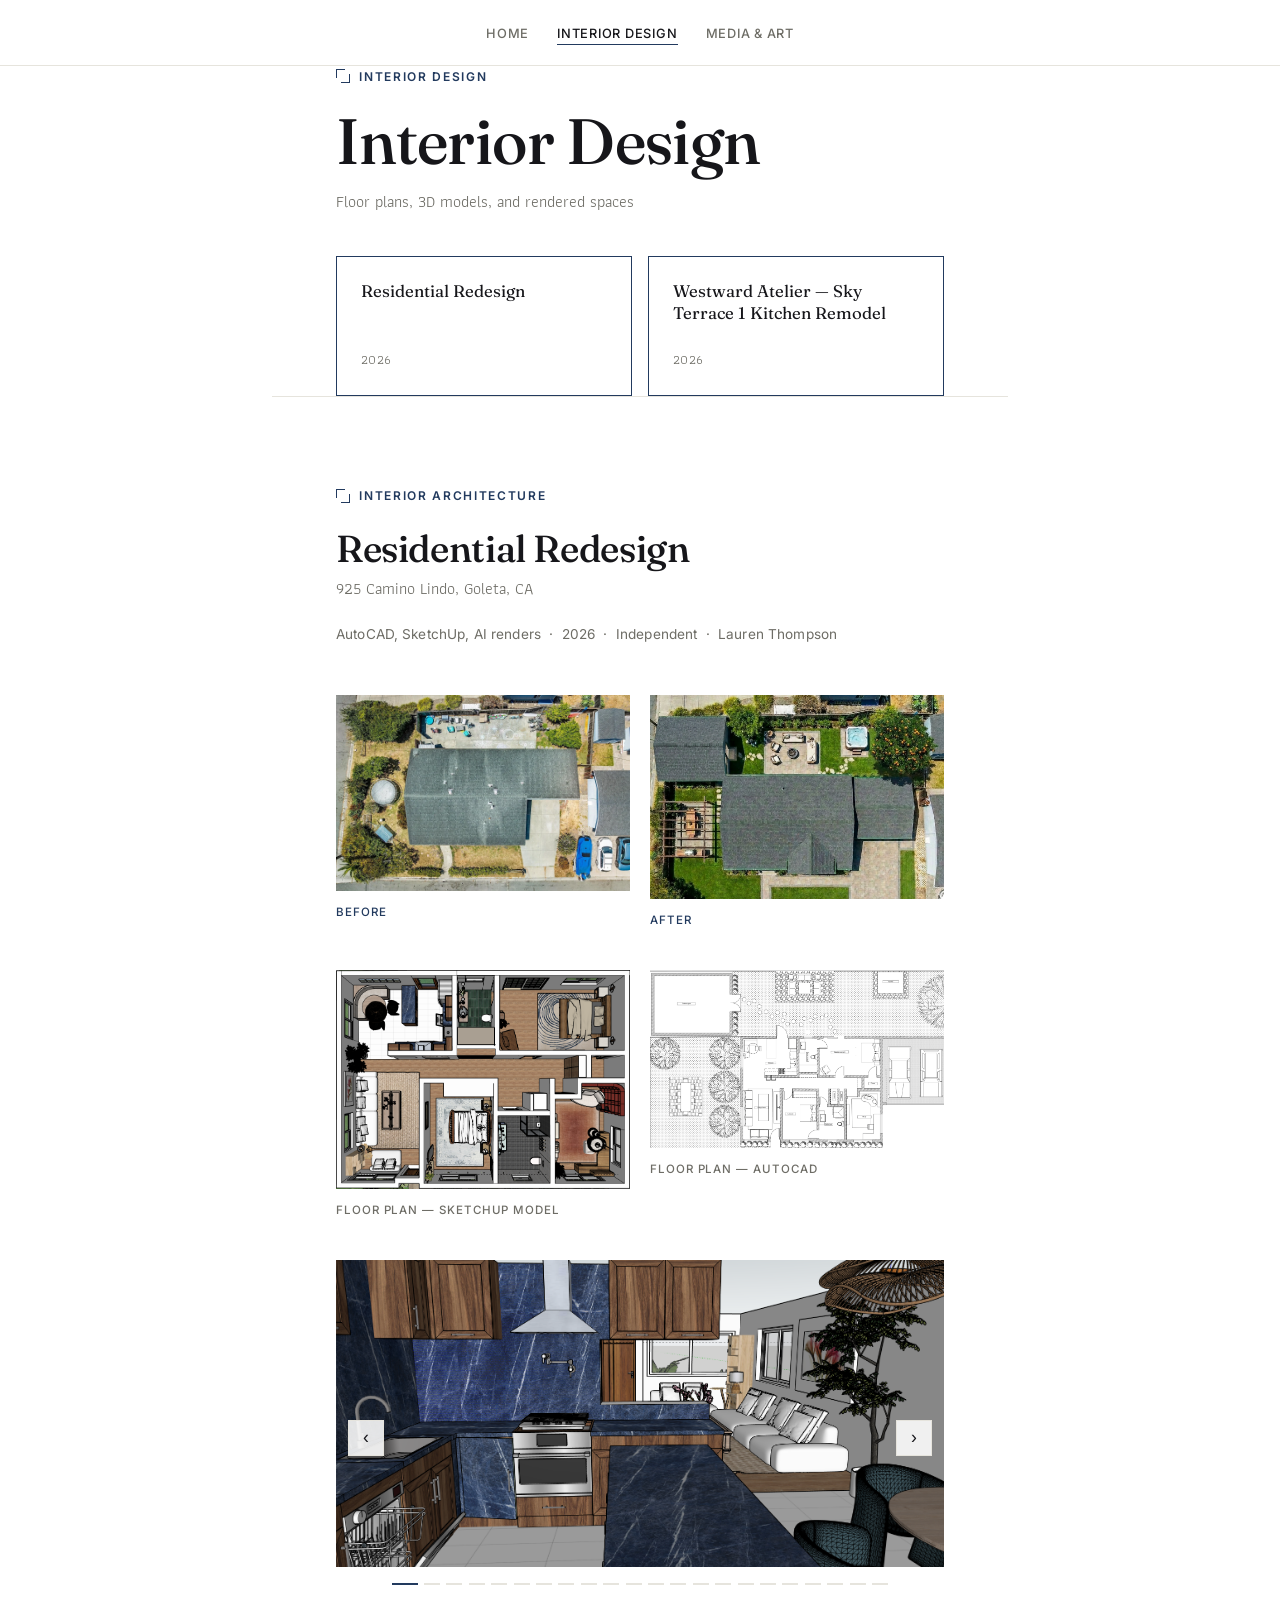
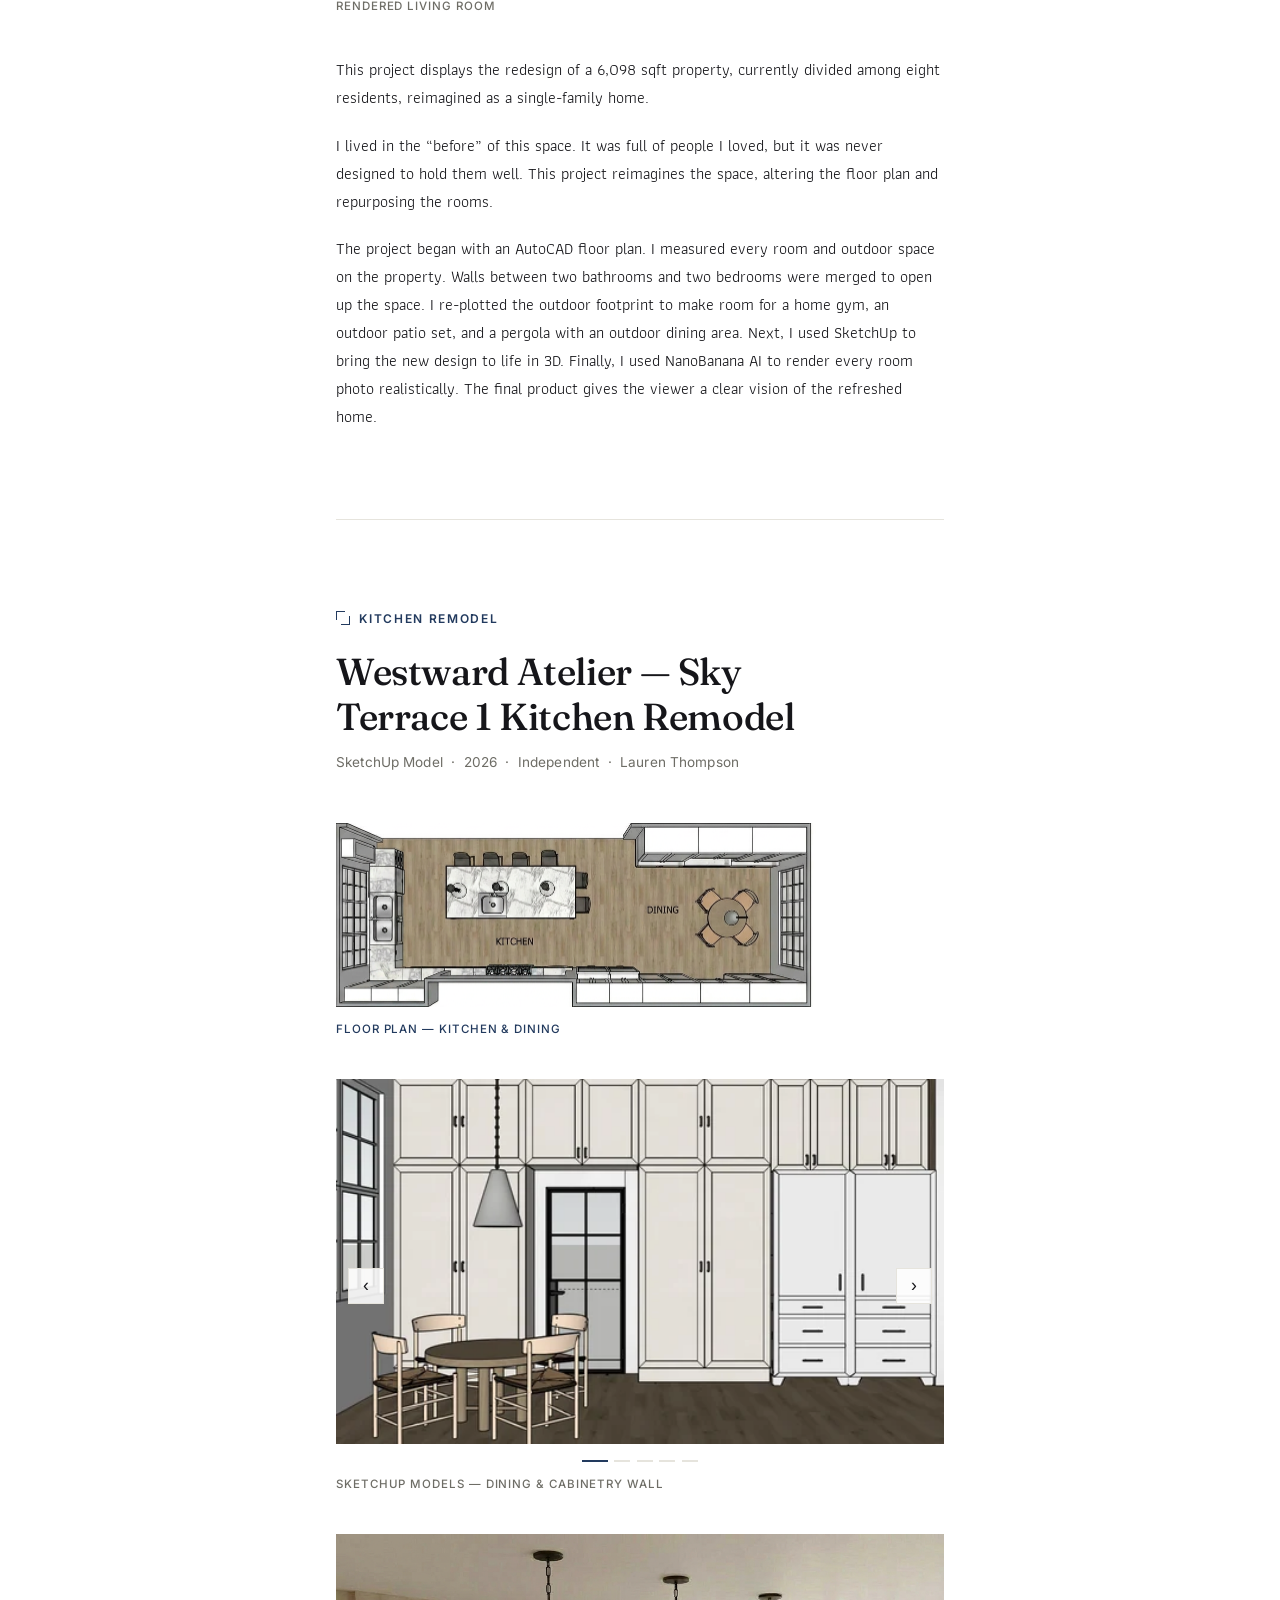
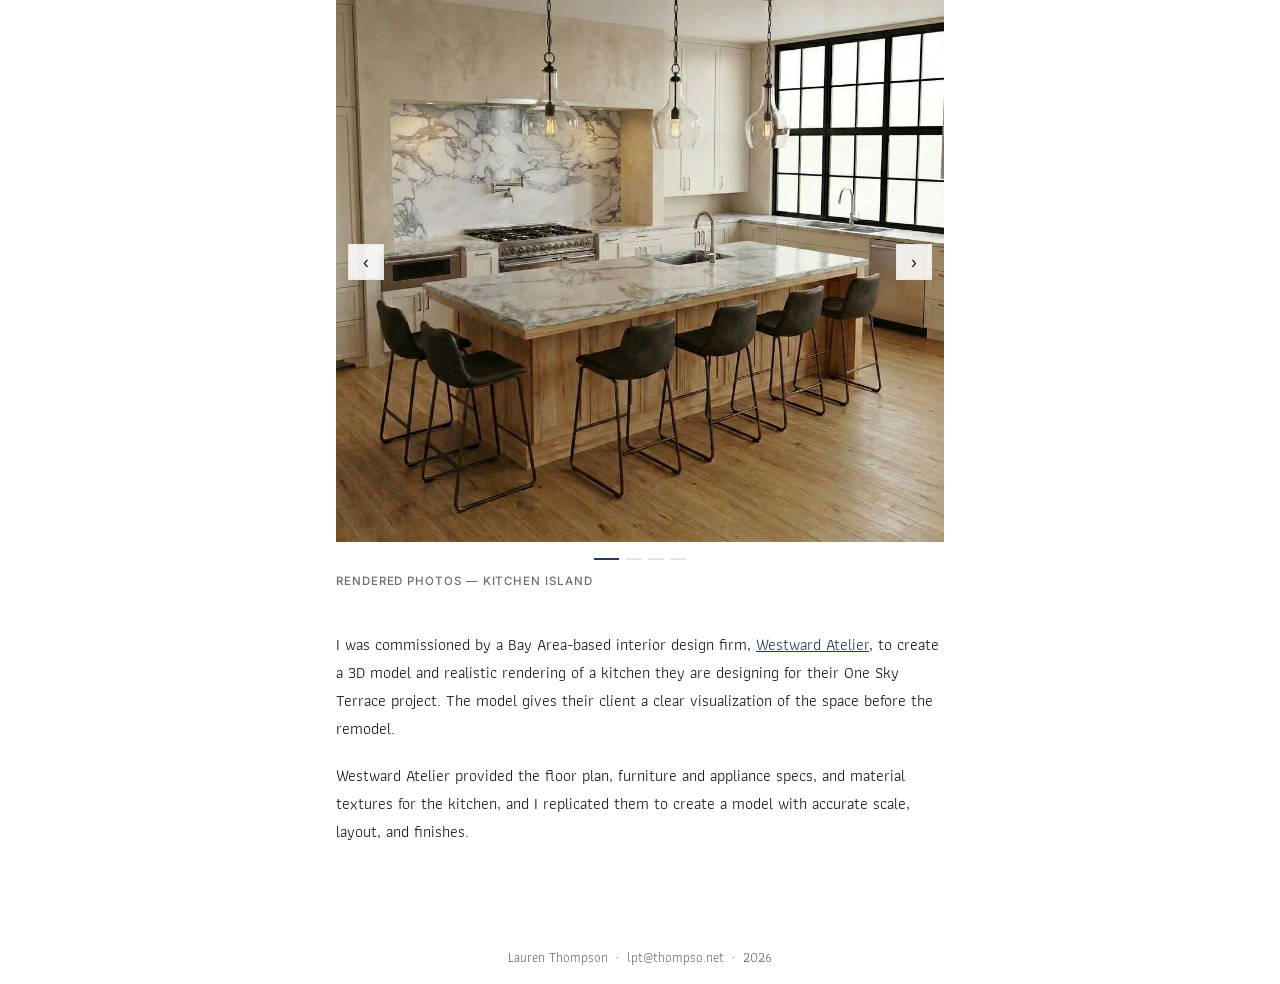
==== commit 89b0437b: "updated files" ====
--- a/interior-design.html
+++ b/interior-design.html
@@ -25,15 +25,15 @@
   <p class="role">Floor plans, 3D models, and rendered spaces</p>
 
   <ul class="index">
-    <li><a href="#project-residential"><span class="num">01</span><span class="title">Residential Redesign</span><span class="year">2026</span></a></li>
-    <li><a href="#project-westward"><span class="num">02</span><span class="title">Westward Atelier &mdash; Sky Terrace 1 Kitchen Remodel</span><span class="year">2026</span></a></li>
+    <li><a href="#project-residential"><span class="title">Residential Redesign</span><span class="year">2026</span></a></li>
+    <li><a href="#project-westward"><span class="title">Westward Atelier &mdash; Sky Terrace 1 Kitchen Remodel</span><span class="year">2026</span></a></li>
   </ul>
 </header>
 
 <main class="wrap">
 
   <section class="project residential" id="project-residential">
-    <p class="eyebrow"><span class="frame-mark"></span> 01 &mdash; Interior Architecture</p>
+    <p class="eyebrow"><span class="frame-mark"></span> Interior Architecture</p>
     <h2>Residential Redesign</h2>
     <p class="project-subhead">925 Camino Lindo, Goleta, CA</p>
     <p class="meta">AutoCAD, SketchUp, AI renders &nbsp;&middot;&nbsp; 2026 &nbsp;&middot;&nbsp; Independent &nbsp;&middot;&nbsp; Lauren Thompson</p>
@@ -110,7 +110,7 @@
   </section>
 
   <section class="project westward" id="project-westward">
-    <p class="eyebrow"><span class="frame-mark"></span> 02 &mdash; Kitchen Remodel</p>
+    <p class="eyebrow"><span class="frame-mark"></span> Kitchen Remodel</p>
     <h2>Westward Atelier &mdash; Sky Terrace 1 Kitchen Remodel</h2>
     <p class="meta">SketchUp Model &nbsp;&middot;&nbsp; 2026 &nbsp;&middot;&nbsp; Independent &nbsp;&middot;&nbsp; Lauren Thompson</p>
 
--- a/style.css
+++ b/style.css
@@ -203,6 +203,12 @@
   margin: 0;
 }
 
+.about-media {
+  display: flex;
+  flex-direction: column;
+  gap: 1.25rem;
+}
+
 .about-photo img {
   width: 100%;
   aspect-ratio: 4 / 5;
@@ -214,6 +220,13 @@
   margin-top: 0.7rem;
 }
 
+.about-body {
+  display: flex;
+  flex-direction: column;
+  justify-content: space-between;
+  height: 100%;
+}
+
 .about-body h2 {
   font-family: 'Fraunces', serif;
   font-weight: 500;
@@ -226,17 +239,15 @@
   color: var(--ink);
   font-size: 1.02rem;
   line-height: 1.8;
-  margin: 0 0 1.2rem;
-}
-
-.about-body p:last-of-type {
-  margin-bottom: 2rem;
+  margin: 0;
 }
 
 .resume-link {
-  display: inline-flex;
+  display: flex;
   align-items: center;
+  justify-content: center;
   gap: 0.6rem;
+  width: 100%;
   text-decoration: none;
   font-family: 'Inter', sans-serif;
   font-weight: 600;
@@ -265,6 +276,11 @@
     aspect-ratio: 5 / 4;
     object-position: 50% 25%;
   }
+
+  .about-body {
+    height: auto;
+    gap: 1.2rem;
+  }
 }
 
 /* ---------- index / on-page nav ---------- */
@@ -273,48 +289,58 @@
   list-style: none;
   margin: 0;
   padding: 0;
+  display: grid;
+  grid-template-columns: repeat(2, 1fr);
+  gap: 1rem;
+}
+
+.index li {
+  margin: 0;
+}
+
+.index a {
   display: flex;
   flex-direction: column;
-  border-top: 1px solid var(--line);
-}
-
-.index li {
-  border-bottom: 1px solid var(--line);
-}
-
-.index a {
-  display: flex;
-  align-items: baseline;
-  gap: 1rem;
-  padding: 0.9rem 0;
+  align-items: flex-start;
+  justify-content: space-between;
+  gap: 1.5rem;
+  height: 100%;
+  min-height: 7rem;
+  padding: 1.5rem;
   text-decoration: none;
   color: var(--ink);
-  transition: color 0.15s ease, padding-left 0.15s ease;
+  border: 1.5px solid var(--navy);
+  transition: background 0.15s ease, color 0.15s ease;
 }
 
 .index a:hover,
 .index a:focus-visible {
-  color: var(--navy);
-  padding-left: 0.4rem;
-}
-
-.index .num {
-  font-family: 'Fraunces', serif;
-  font-size: 0.95rem;
-  color: var(--stone);
-  min-width: 1.4rem;
+  background: var(--navy);
+  color: #fff;
+}
+
+.index a:hover .year,
+.index a:focus-visible .year {
+  color: rgba(255, 255, 255, 0.72);
 }
 
 .index .title {
   font-family: 'Fraunces', serif;
   font-size: 1.05rem;
-  flex: 1;
+  line-height: 1.3;
 }
 
 .index .year {
   font-size: 0.8rem;
   color: var(--stone);
   letter-spacing: 0.03em;
+  transition: color 0.15s ease;
+}
+
+@media (max-width: 30rem) {
+  .index {
+    grid-template-columns: 1fr;
+  }
 }
 
 /* ---------- projects ---------- */
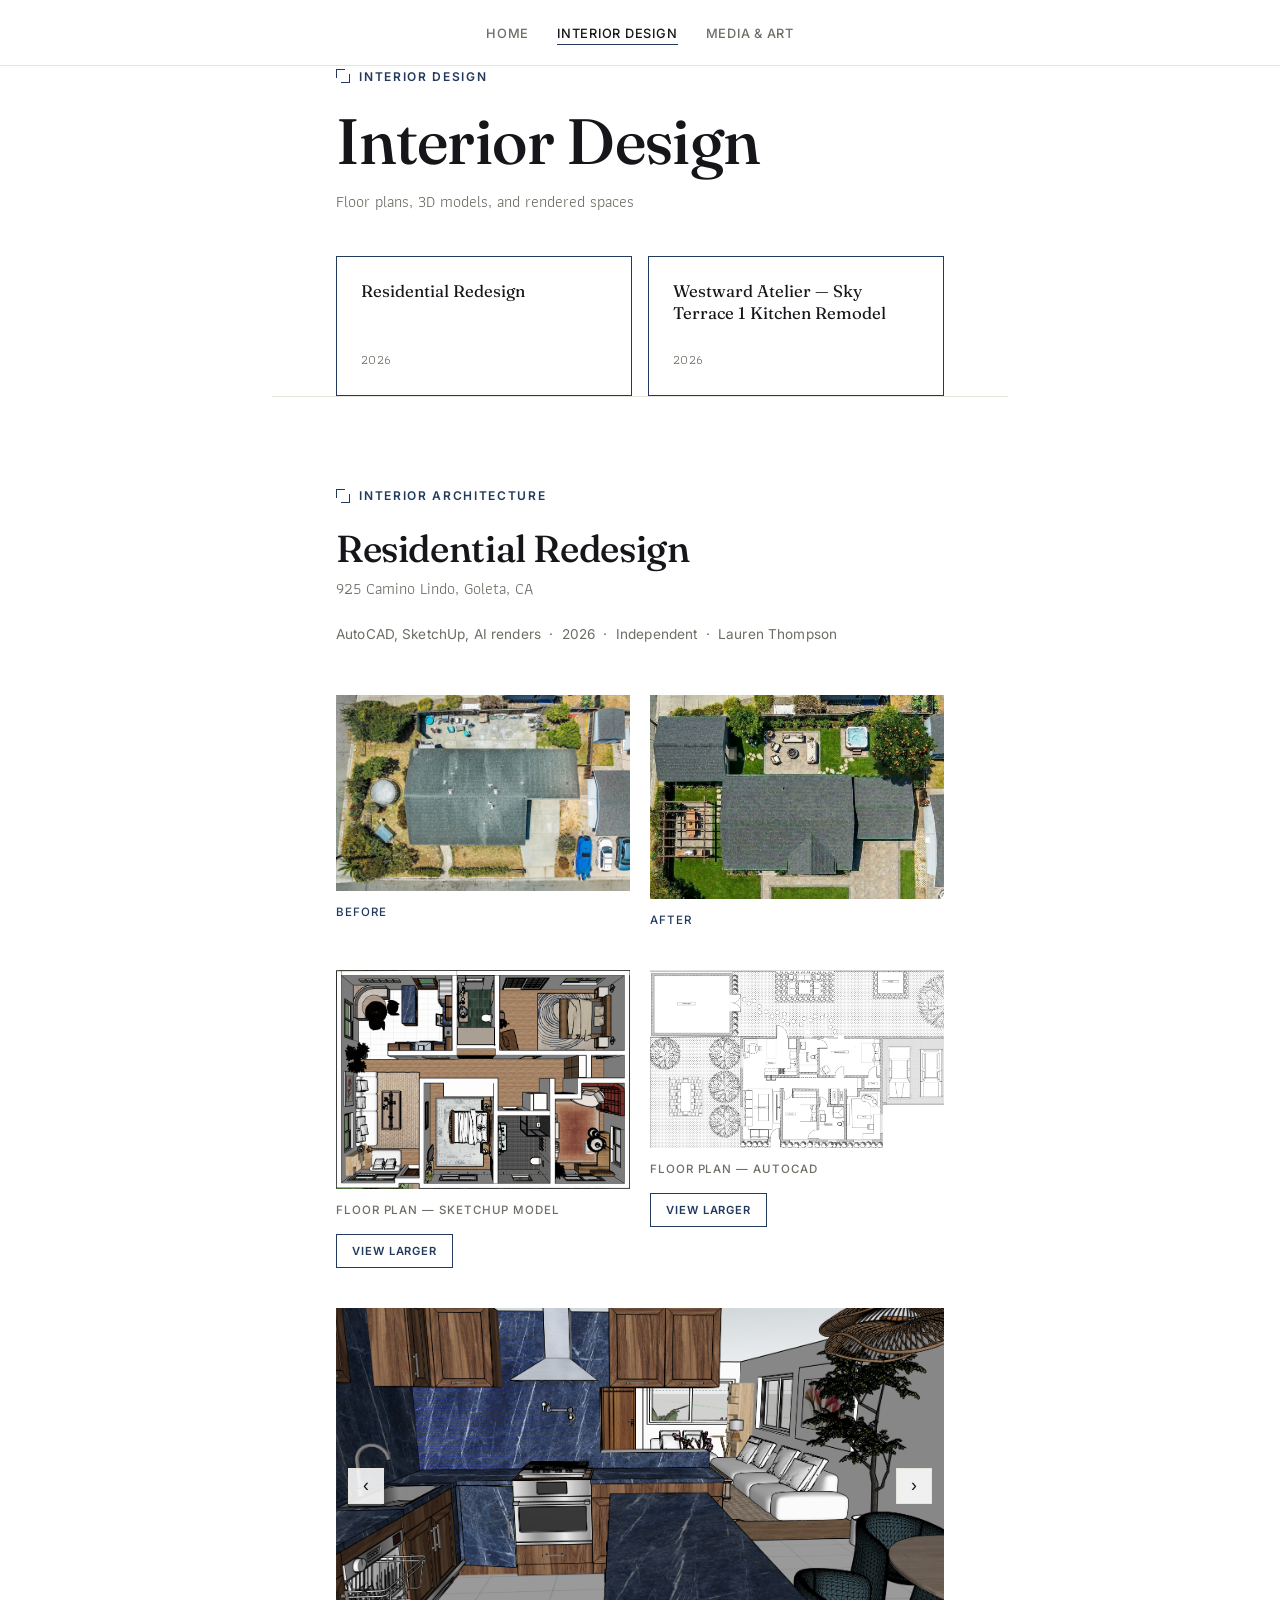
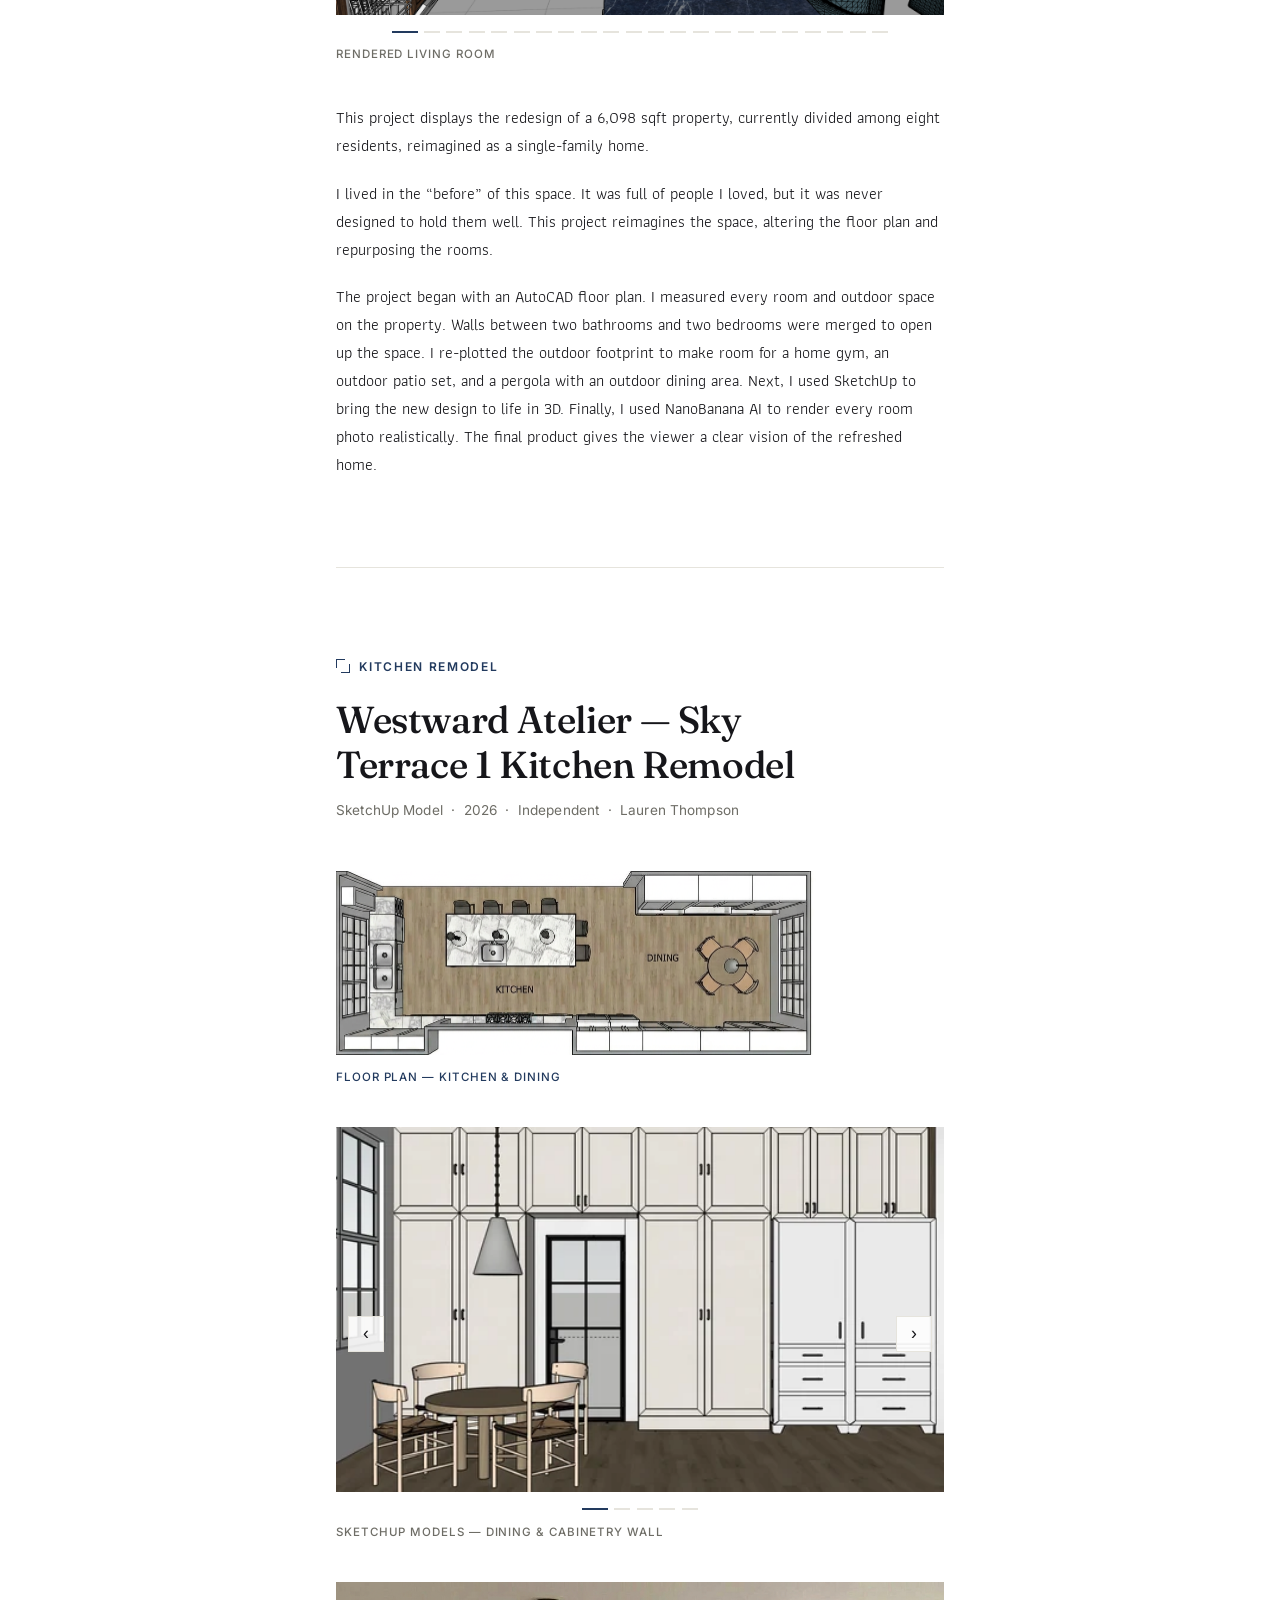
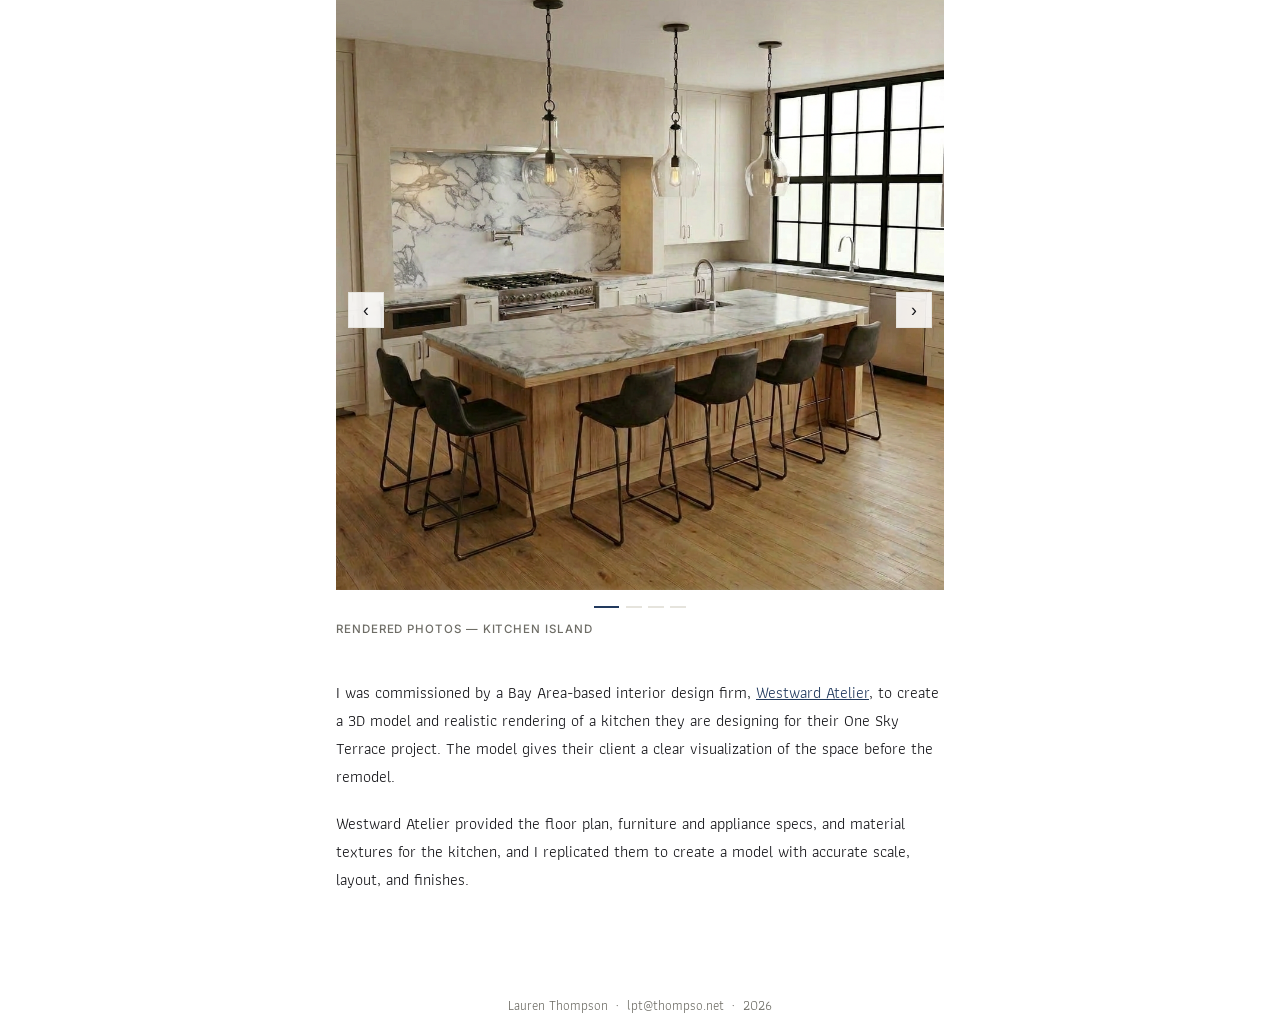
==== commit 29231a50: "enlarge floorplans" ====
--- a/interior-design.html
+++ b/interior-design.html
@@ -55,11 +55,13 @@
       <figure class="floor-plan">
         <img src="./media/thompson_residential_04.png" alt="SketchUp floor plan model, 925 Camino Lindo">
         <figcaption>Floor Plan &mdash; SketchUp Model</figcaption>
+        <button type="button" class="view-larger" data-full="./media/thompson_residential_04.png" data-alt="SketchUp floor plan model, 925 Camino Lindo">View Larger</button>
       </figure>
 
       <figure class="floor-plan">
         <img src="./media/thompson_residential_02.png" alt="AutoCAD floor plan, redesigned 925 Camino Lindo property">
         <figcaption>Floor Plan &mdash; AutoCAD</figcaption>
+        <button type="button" class="view-larger" data-full="./media/thompson_residential_02.png" data-alt="AutoCAD floor plan, redesigned 925 Camino Lindo property">View Larger</button>
       </figure>
     </div>
 
@@ -164,6 +166,11 @@
   <p>Lauren Thompson &nbsp;&middot;&nbsp; lpt@thompso.net &nbsp;&middot;&nbsp; 2026</p>
 </footer>
 
+<div class="lightbox" id="lightbox" aria-hidden="true">
+  <button type="button" class="lightbox-close" aria-label="Close enlarged image">&times;</button>
+  <img src="" alt="">
+</div>
+
 <script src="./script.js"></script>
 
 </body></html>
--- a/style.css
+++ b/style.css
@@ -482,6 +482,80 @@
   color: var(--navy);
 }
 
+/* ---------- view larger button ---------- */
+
+.view-larger {
+  display: inline-flex;
+  align-items: center;
+  margin-top: 0.9rem;
+  font-family: 'Inter', sans-serif;
+  font-weight: 600;
+  font-size: 0.7rem;
+  letter-spacing: 0.08em;
+  text-transform: uppercase;
+  color: var(--navy);
+  background: none;
+  border: 1px solid var(--navy);
+  padding: 0.55rem 0.95rem;
+  cursor: pointer;
+  transition: background 0.15s ease, color 0.15s ease;
+}
+
+.view-larger:hover,
+.view-larger:focus-visible {
+  background: var(--navy);
+  color: #fff;
+}
+
+/* ---------- lightbox ---------- */
+
+.lightbox {
+  position: fixed;
+  inset: 0;
+  display: none;
+  align-items: center;
+  justify-content: center;
+  background: rgba(22, 22, 26, 0.94);
+  padding: clamp(1.25rem, 5vw, 3rem);
+  z-index: 100;
+}
+
+.lightbox.open {
+  display: flex;
+}
+
+.lightbox img {
+  max-width: 100%;
+  max-height: 100%;
+  width: auto;
+  height: auto;
+  background: none;
+}
+
+.lightbox-close {
+  position: absolute;
+  top: 1.25rem;
+  right: 1.5rem;
+  background: none;
+  border: 1px solid rgba(255, 255, 255, 0.4);
+  color: #fff;
+  width: 2.5rem;
+  height: 2.5rem;
+  font-size: 1.4rem;
+  line-height: 1;
+  cursor: pointer;
+  display: flex;
+  align-items: center;
+  justify-content: center;
+  transition: background 0.15s ease, border-color 0.15s ease;
+}
+
+.lightbox-close:hover,
+.lightbox-close:focus-visible {
+  background: rgba(255, 255, 255, 0.15);
+  border-color: #fff;
+}
+
 /* ---------- slideshow ---------- */
 
 .slideshow {
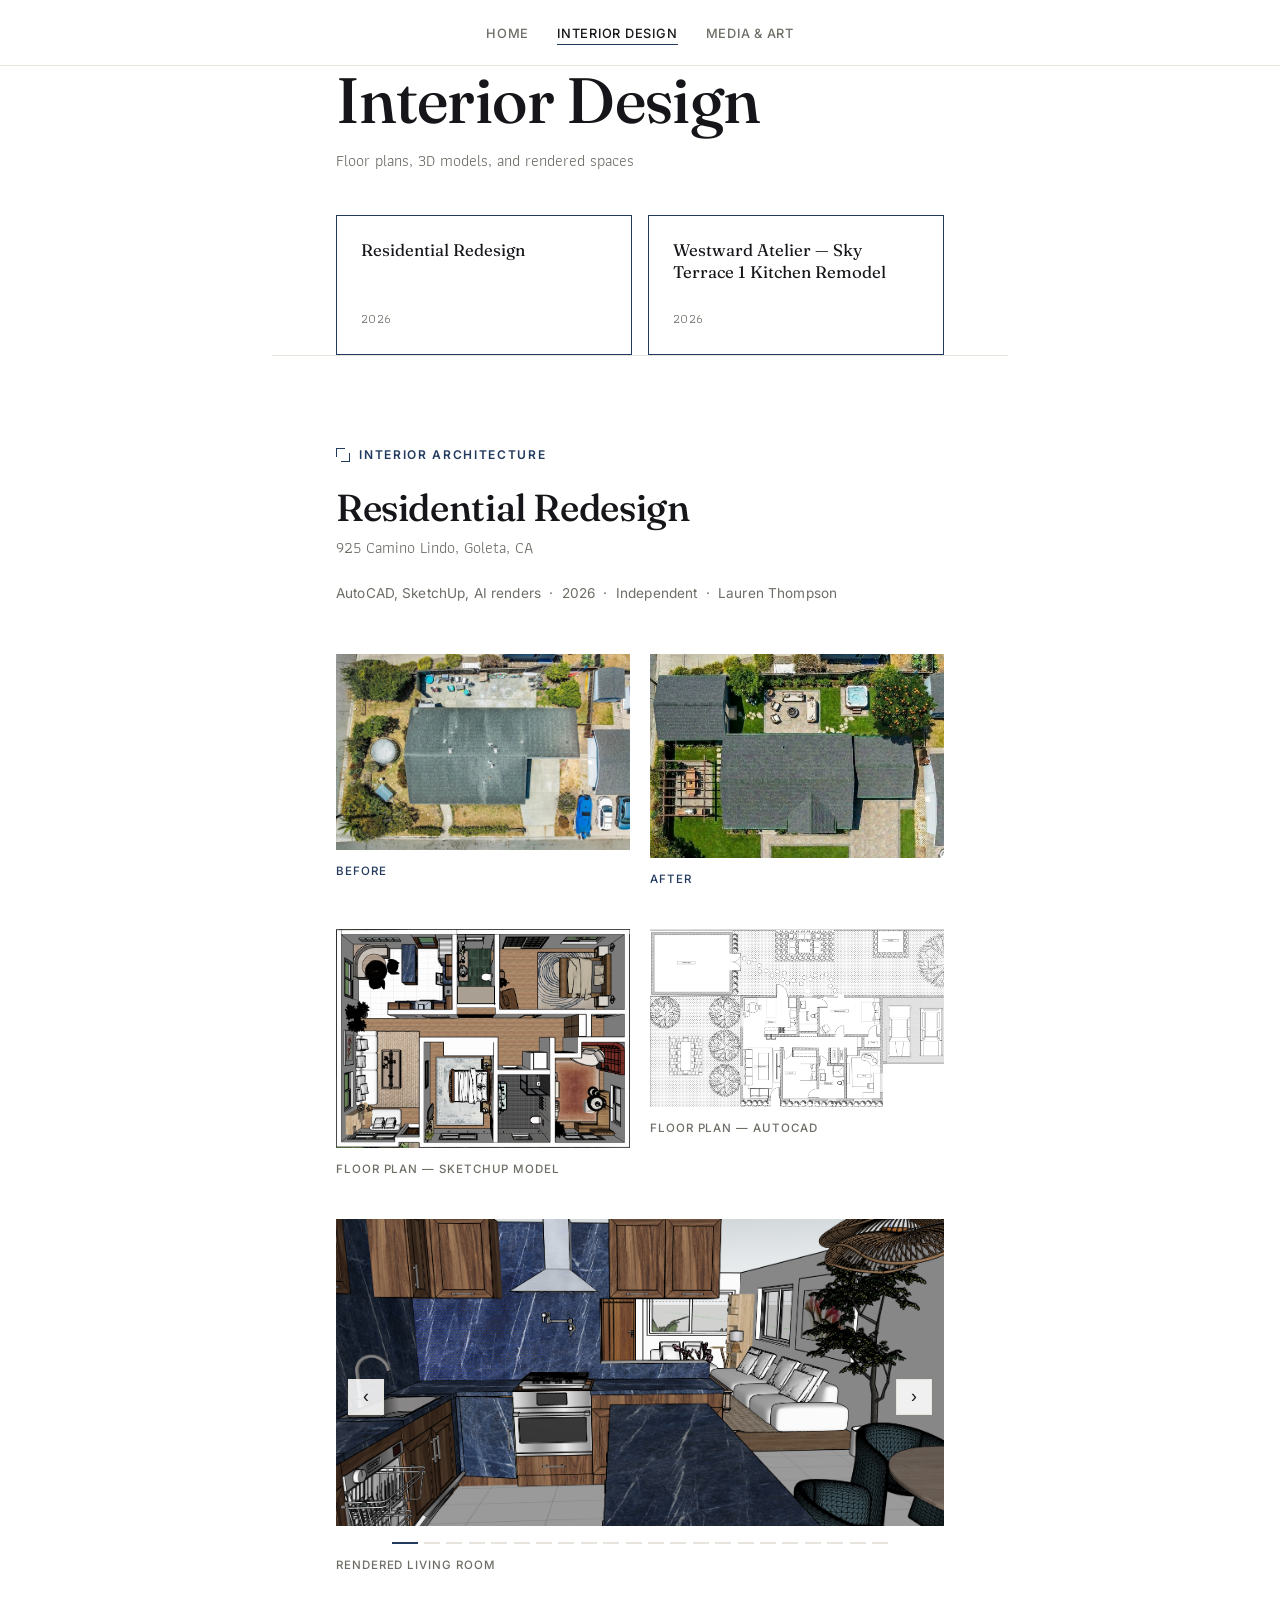
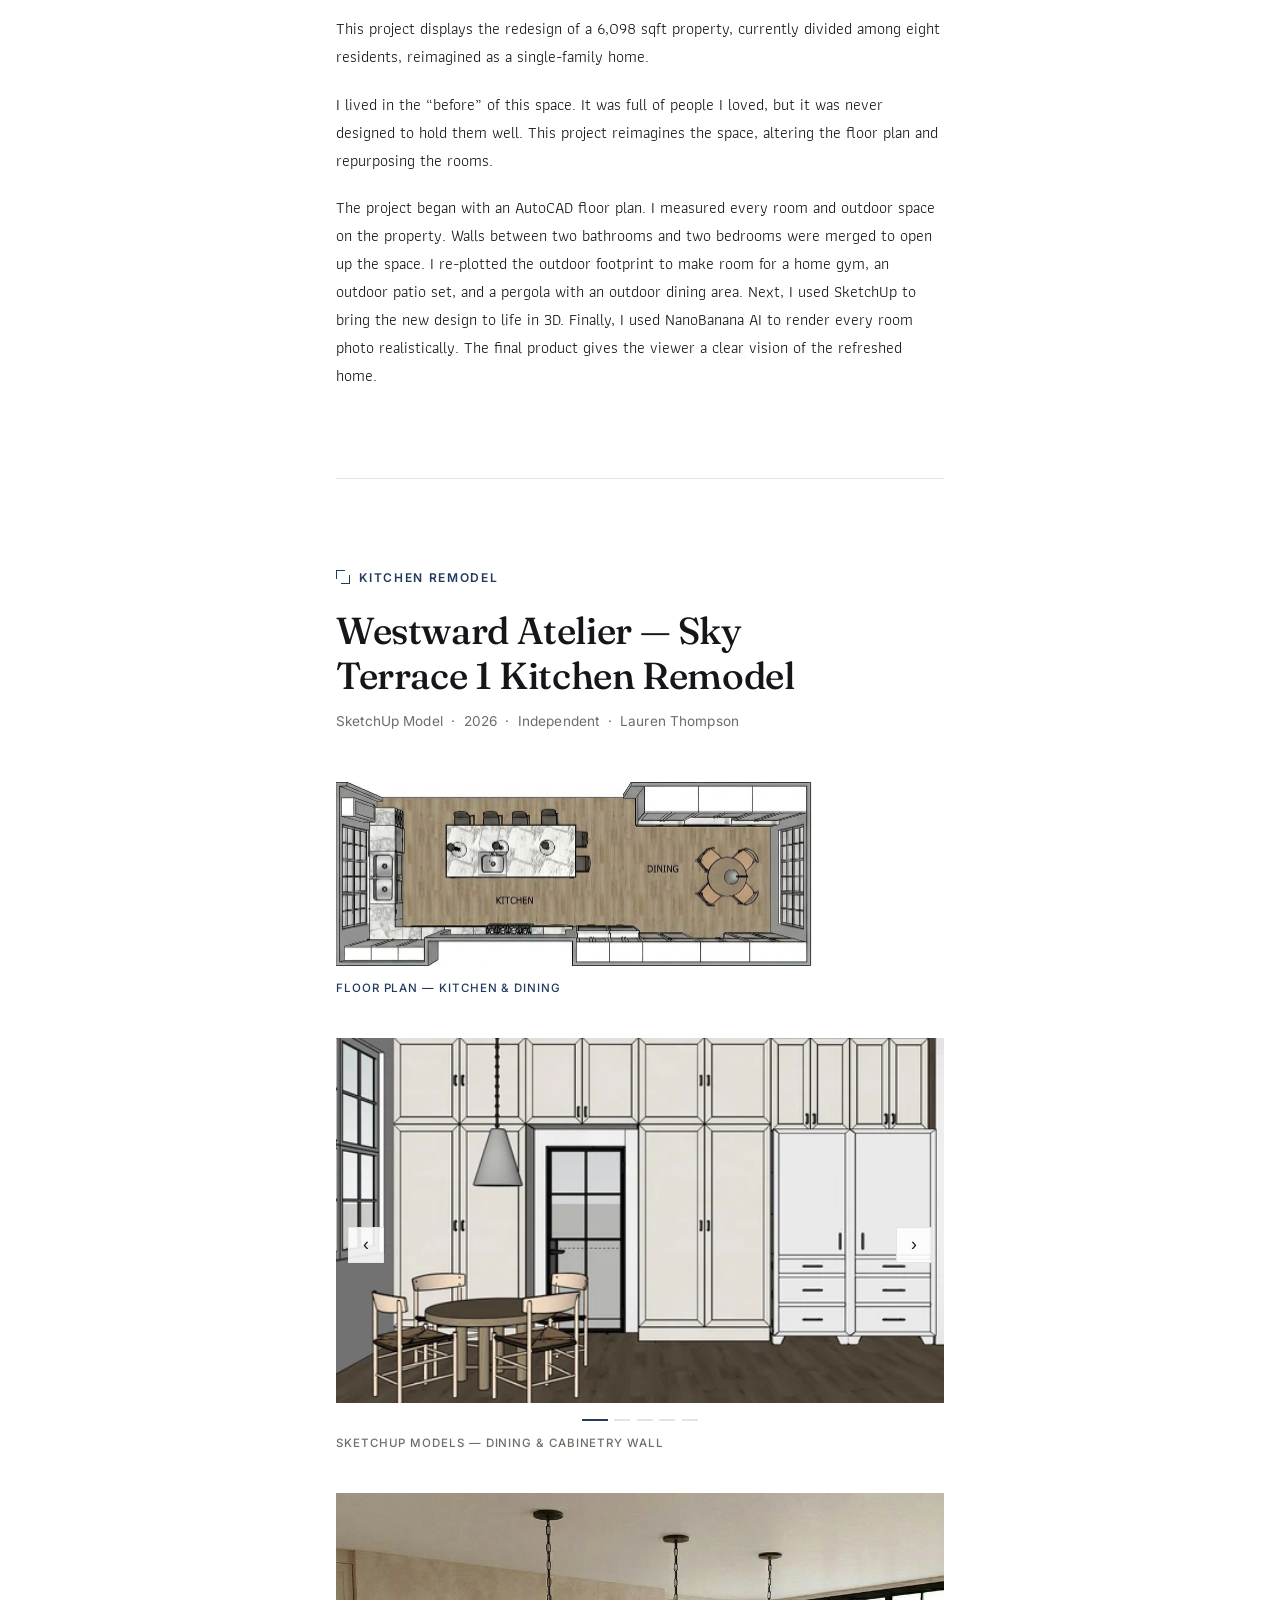
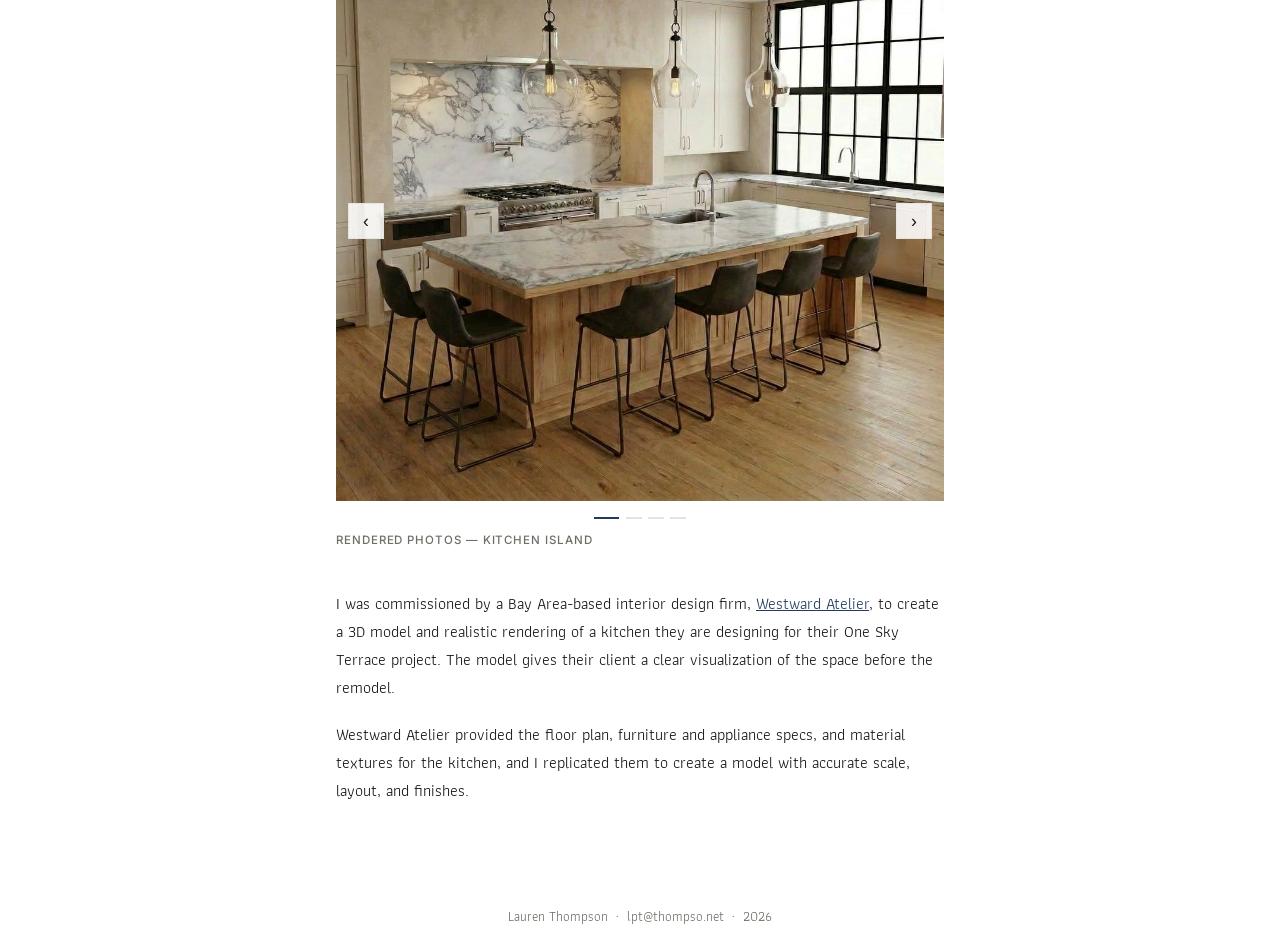
==== commit 0289b764: "removed eyebrow header" ====
--- a/interior-design.html
+++ b/interior-design.html
@@ -20,7 +20,6 @@
 </nav>
 
 <header class="wrap">
-  <p class="eyebrow"><span class="frame-mark"></span> Interior Design</p>
   <h1>Interior Design</h1>
   <p class="role">Floor plans, 3D models, and rendered spaces</p>
 
@@ -55,13 +54,11 @@
       <figure class="floor-plan">
         <img src="./media/thompson_residential_04.png" alt="SketchUp floor plan model, 925 Camino Lindo">
         <figcaption>Floor Plan &mdash; SketchUp Model</figcaption>
-        <button type="button" class="view-larger" data-full="./media/thompson_residential_04.png" data-alt="SketchUp floor plan model, 925 Camino Lindo">View Larger</button>
       </figure>
 
       <figure class="floor-plan">
         <img src="./media/thompson_residential_02.png" alt="AutoCAD floor plan, redesigned 925 Camino Lindo property">
         <figcaption>Floor Plan &mdash; AutoCAD</figcaption>
-        <button type="button" class="view-larger" data-full="./media/thompson_residential_02.png" data-alt="AutoCAD floor plan, redesigned 925 Camino Lindo property">View Larger</button>
       </figure>
     </div>
 
@@ -166,11 +163,6 @@
   <p>Lauren Thompson &nbsp;&middot;&nbsp; lpt@thompso.net &nbsp;&middot;&nbsp; 2026</p>
 </footer>
 
-<div class="lightbox" id="lightbox" aria-hidden="true">
-  <button type="button" class="lightbox-close" aria-label="Close enlarged image">&times;</button>
-  <img src="" alt="">
-</div>
-
 <script src="./script.js"></script>
 
 </body></html>
--- a/style.css
+++ b/style.css
@@ -104,6 +104,17 @@
   gap: 1.75rem;
   margin: 0;
   padding: 0;
+}
+
+@media (max-width: 30rem) {
+  .site-nav .wrap {
+    padding-left: 1.5rem;
+    padding-right: 1.5rem;
+  }
+
+  .site-nav ul {
+    gap: 1.25rem;
+  }
 }
 
 .site-nav a {
@@ -224,6 +235,7 @@
   display: flex;
   flex-direction: column;
   justify-content: space-between;
+  gap: 1.5rem;
   height: 100%;
 }
 
@@ -482,80 +494,6 @@
   color: var(--navy);
 }
 
-/* ---------- view larger button ---------- */
-
-.view-larger {
-  display: inline-flex;
-  align-items: center;
-  margin-top: 0.9rem;
-  font-family: 'Inter', sans-serif;
-  font-weight: 600;
-  font-size: 0.7rem;
-  letter-spacing: 0.08em;
-  text-transform: uppercase;
-  color: var(--navy);
-  background: none;
-  border: 1px solid var(--navy);
-  padding: 0.55rem 0.95rem;
-  cursor: pointer;
-  transition: background 0.15s ease, color 0.15s ease;
-}
-
-.view-larger:hover,
-.view-larger:focus-visible {
-  background: var(--navy);
-  color: #fff;
-}
-
-/* ---------- lightbox ---------- */
-
-.lightbox {
-  position: fixed;
-  inset: 0;
-  display: none;
-  align-items: center;
-  justify-content: center;
-  background: rgba(22, 22, 26, 0.94);
-  padding: clamp(1.25rem, 5vw, 3rem);
-  z-index: 100;
-}
-
-.lightbox.open {
-  display: flex;
-}
-
-.lightbox img {
-  max-width: 100%;
-  max-height: 100%;
-  width: auto;
-  height: auto;
-  background: none;
-}
-
-.lightbox-close {
-  position: absolute;
-  top: 1.25rem;
-  right: 1.5rem;
-  background: none;
-  border: 1px solid rgba(255, 255, 255, 0.4);
-  color: #fff;
-  width: 2.5rem;
-  height: 2.5rem;
-  font-size: 1.4rem;
-  line-height: 1;
-  cursor: pointer;
-  display: flex;
-  align-items: center;
-  justify-content: center;
-  transition: background 0.15s ease, border-color 0.15s ease;
-}
-
-.lightbox-close:hover,
-.lightbox-close:focus-visible {
-  background: rgba(255, 255, 255, 0.15);
-  border-color: #fff;
-}
-
 /* ---------- slideshow ---------- */
 
 .slideshow {
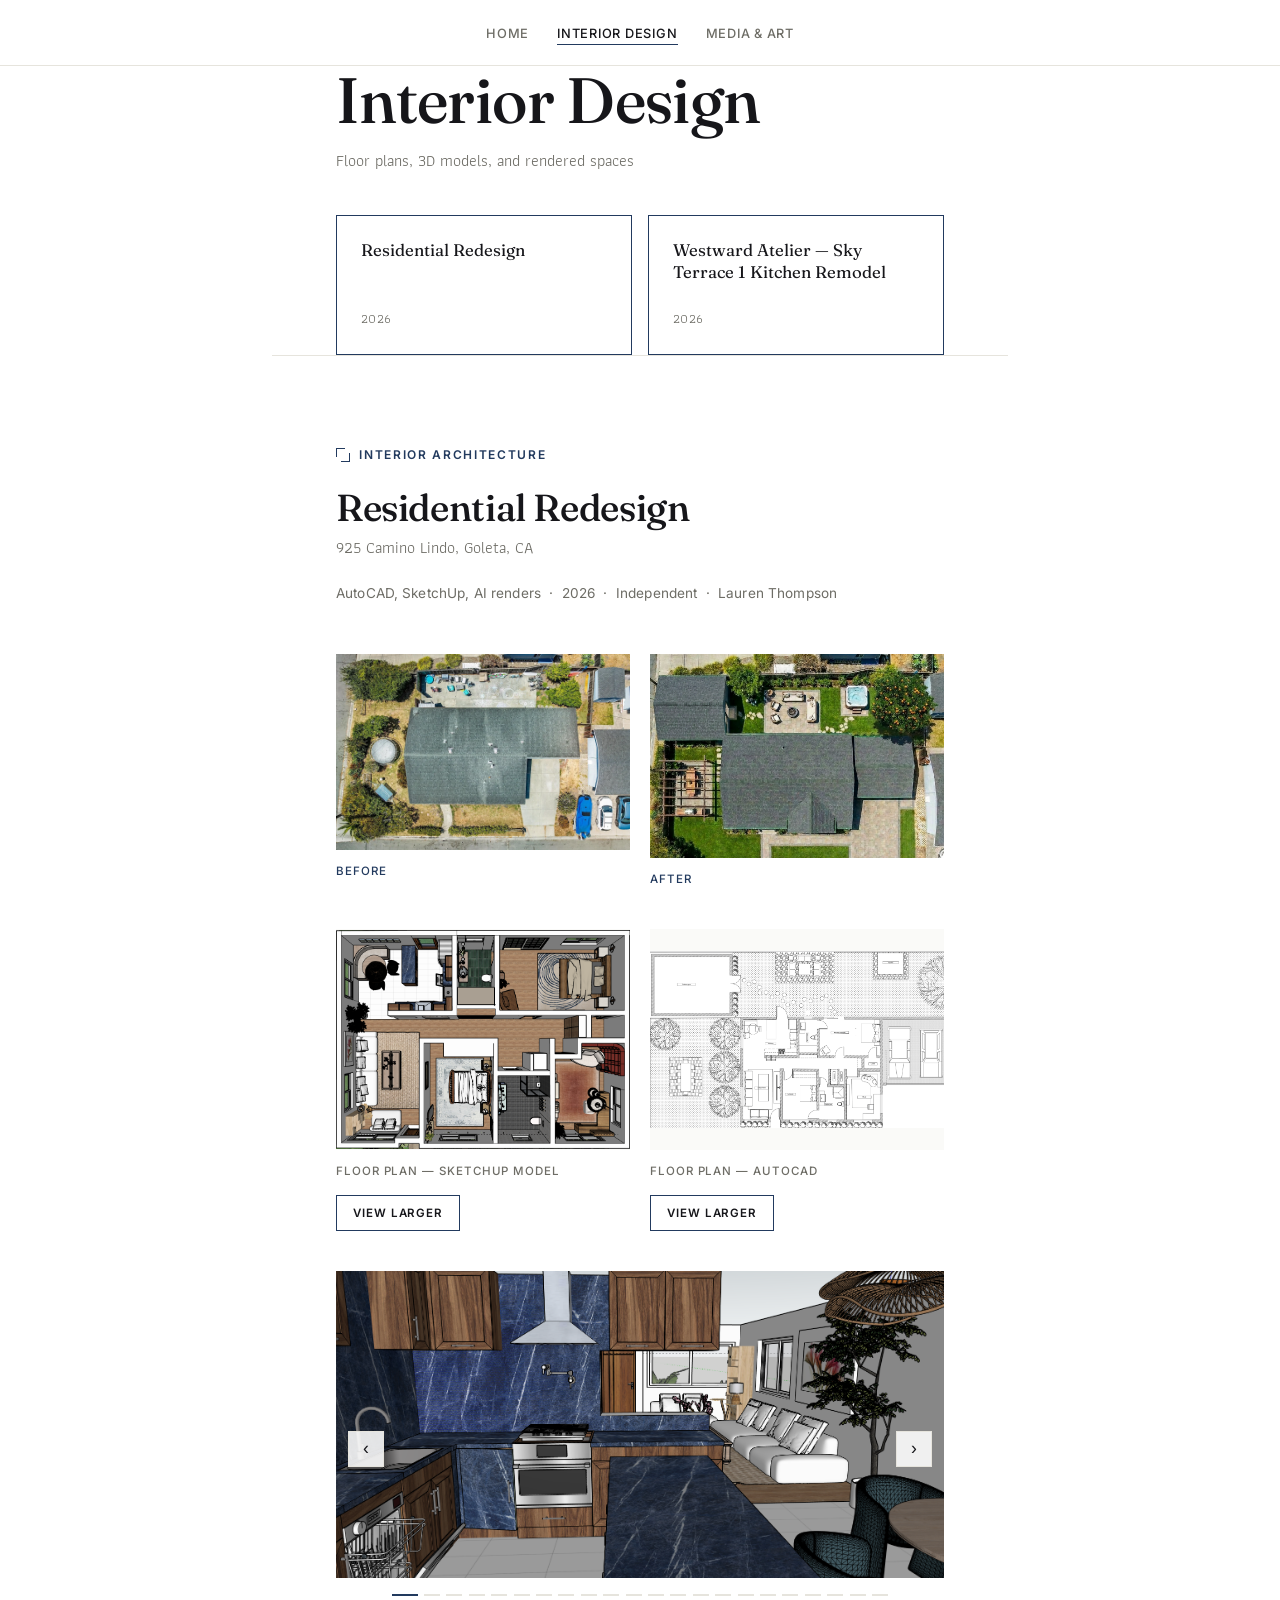
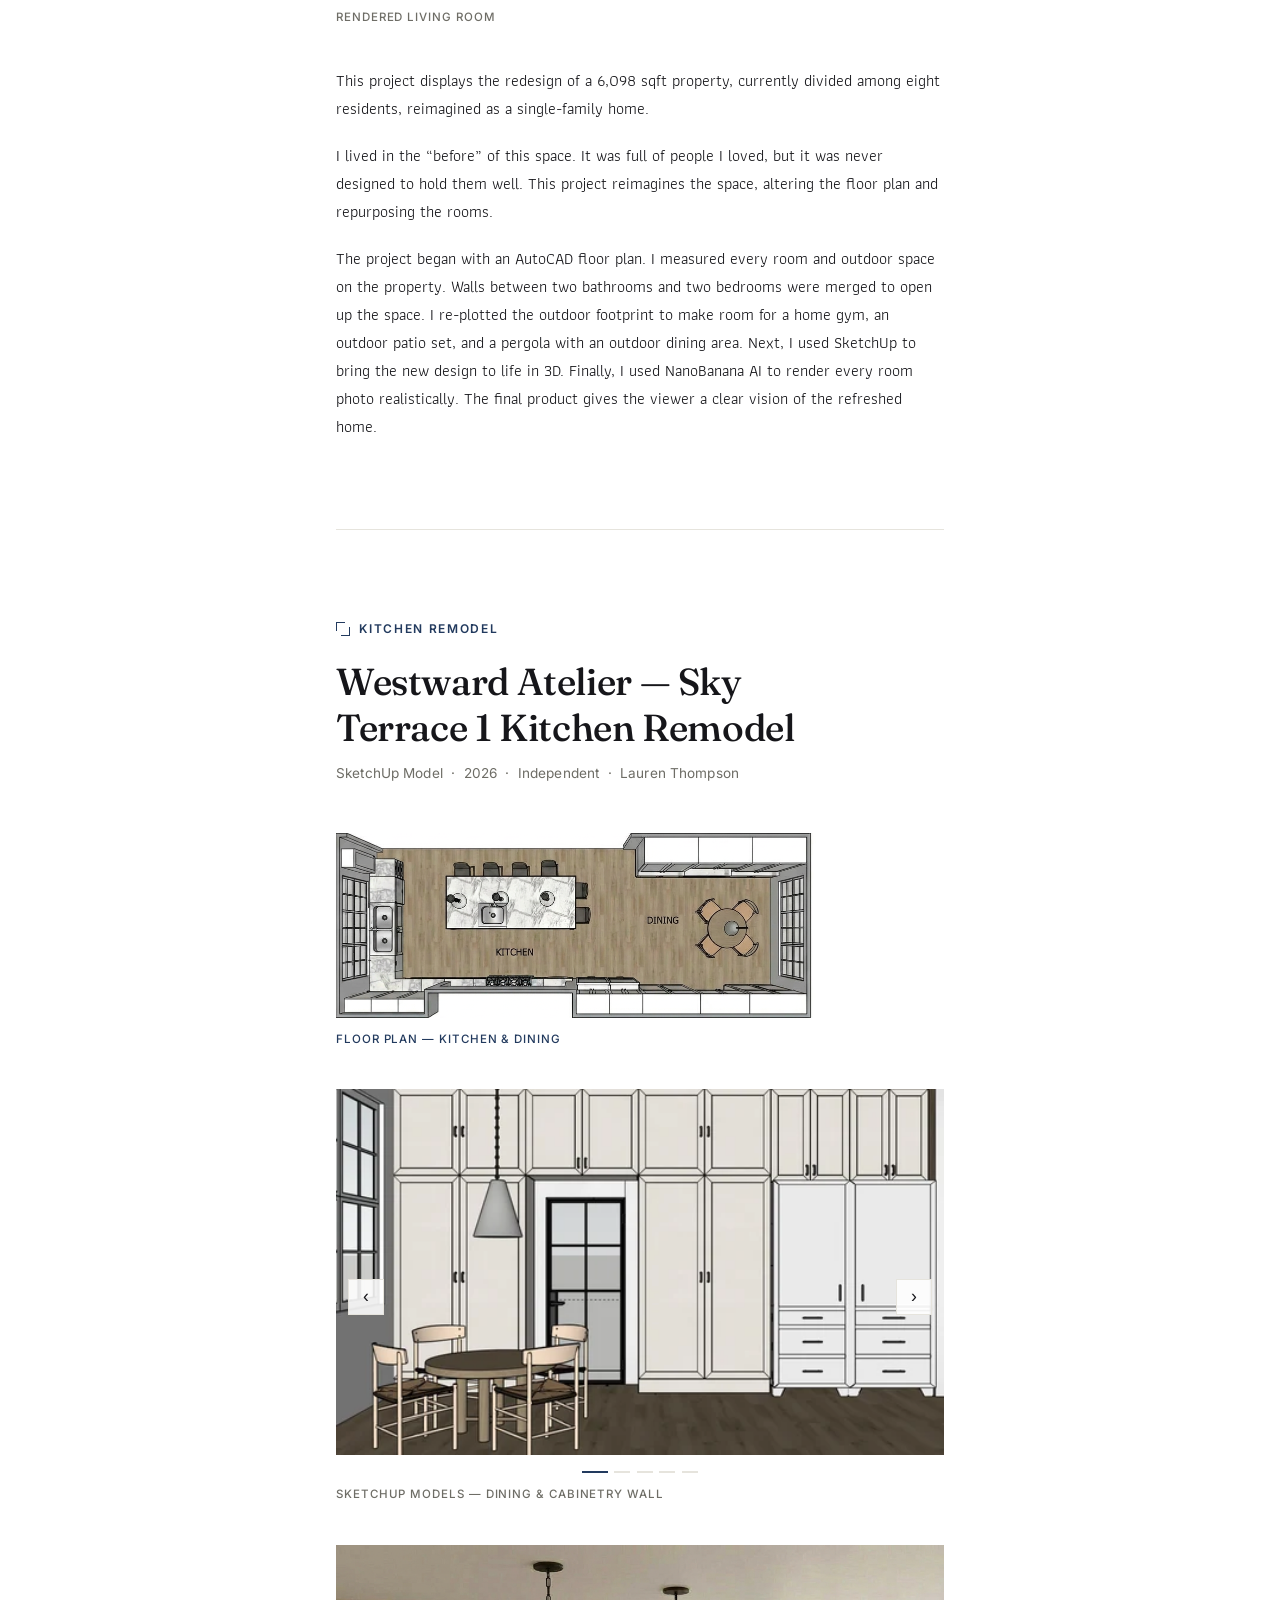
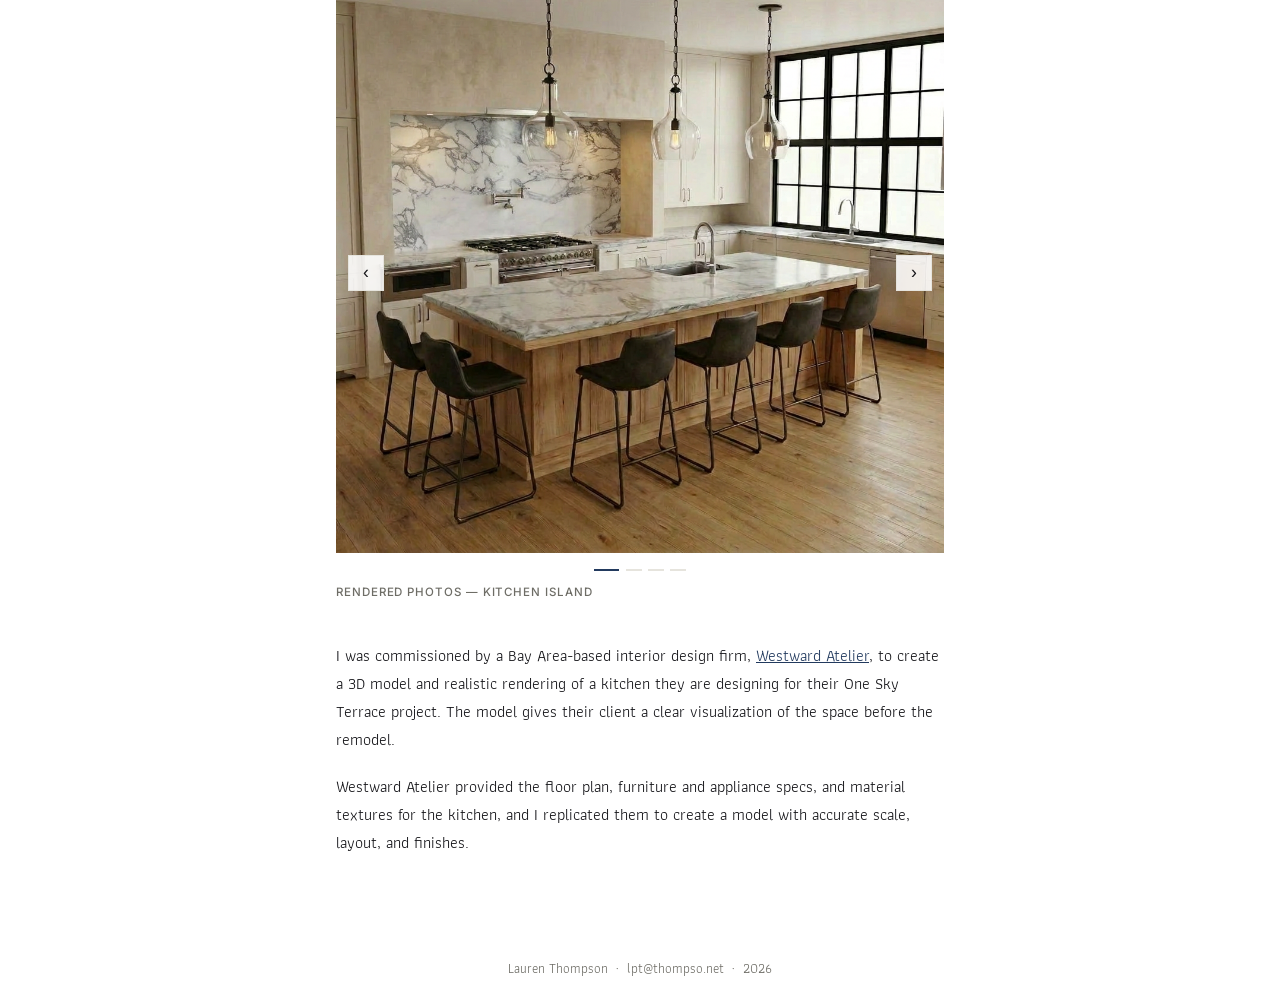
==== commit caba32e0: "fixed buttons" ====
--- a/interior-design.html
+++ b/interior-design.html
@@ -54,11 +54,13 @@
       <figure class="floor-plan">
         <img src="./media/thompson_residential_04.png" alt="SketchUp floor plan model, 925 Camino Lindo">
         <figcaption>Floor Plan &mdash; SketchUp Model</figcaption>
+        <button type="button" class="view-larger" data-full="./media/thompson_residential_04.png" data-alt="SketchUp floor plan model, 925 Camino Lindo">View Larger</button>
       </figure>
 
       <figure class="floor-plan">
         <img src="./media/thompson_residential_02.png" alt="AutoCAD floor plan, redesigned 925 Camino Lindo property">
         <figcaption>Floor Plan &mdash; AutoCAD</figcaption>
+        <button type="button" class="view-larger" data-full="./media/thompson_residential_02.png" data-alt="AutoCAD floor plan, redesigned 925 Camino Lindo property">View Larger</button>
       </figure>
     </div>
 
@@ -163,6 +165,11 @@
   <p>Lauren Thompson &nbsp;&middot;&nbsp; lpt@thompso.net &nbsp;&middot;&nbsp; 2026</p>
 </footer>
 
+<div class="lightbox" id="lightbox" aria-hidden="true">
+  <button type="button" class="lightbox-close" aria-label="Close enlarged image">&times;</button>
+  <img src="" alt="">
+</div>
+
 <script src="./script.js"></script>
 
 </body></html>
--- a/style.css
+++ b/style.css
@@ -478,6 +478,12 @@
   color: var(--navy);
 }
 
+.floor-plans .floor-plan img {
+  aspect-ratio: 4 / 3;
+  object-fit: contain;
+  background: var(--paper);
+}
+
 @media (max-width: 36rem) {
   .before-after,
   .floor-plans {
@@ -492,6 +498,87 @@
 
 .floor-plan-single figcaption {
   color: var(--navy);
+}
+
+/* ---------- view larger button (styled to match .index project-grid buttons) ---------- */
+
+.view-larger {
+  display: inline-flex;
+  align-items: center;
+  margin-top: 0.9rem;
+  font-family: 'Inter', sans-serif;
+  font-weight: 600;
+  font-size: 0.72rem;
+  letter-spacing: 0.08em;
+  text-transform: uppercase;
+  color: var(--ink);
+  background: none;
+  border: 1.5px solid var(--navy);
+  padding: 0.6rem 1rem;
+  cursor: pointer;
+  transition: background 0.15s ease, color 0.15s ease;
+}
+
+.view-larger:hover,
+.view-larger:focus-visible {
+  background: var(--navy);
+  color: #fff;
+}
+
+/* ---------- lightbox ---------- */
+
+.lightbox {
+  position: fixed;
+  inset: 0;
+  display: none;
+  align-items: center;
+  justify-content: center;
+  background: rgba(22, 22, 26, 0.94);
+  padding: clamp(1.25rem, 5vw, 3rem);
+  z-index: 100;
+}
+
+.lightbox.open {
+  display: flex;
+}
+
+.lightbox img {
+  max-width: 100%;
+  max-height: 100%;
+  width: auto;
+  height: auto;
+  background: none;
+}
+
+.lightbox-close {
+  position: absolute;
+  top: 1.25rem;
+  right: 1.5rem;
+  background: none;
+  border: 1px solid rgba(255, 255, 255, 0.4);
+  color: #fff;
+  width: 2.5rem;
+  height: 2.5rem;
+  font-size: 1.4rem;
+  line-height: 1;
+  cursor: pointer;
+  display: flex;
+  align-items: center;
+  justify-content: center;
+  transition: background 0.15s ease, border-color 0.15s ease;
+}
+
+.lightbox-close:hover,
+.lightbox-close:focus-visible {
+  background: rgba(255, 255, 255, 0.15);
+  border-color: #fff;
+}
+
+@media (max-width: 30rem) {
+  .lightbox-close {
+    top: 0.75rem;
+    right: 0.75rem;
+  }
 }
 
 /* ---------- slideshow ---------- */
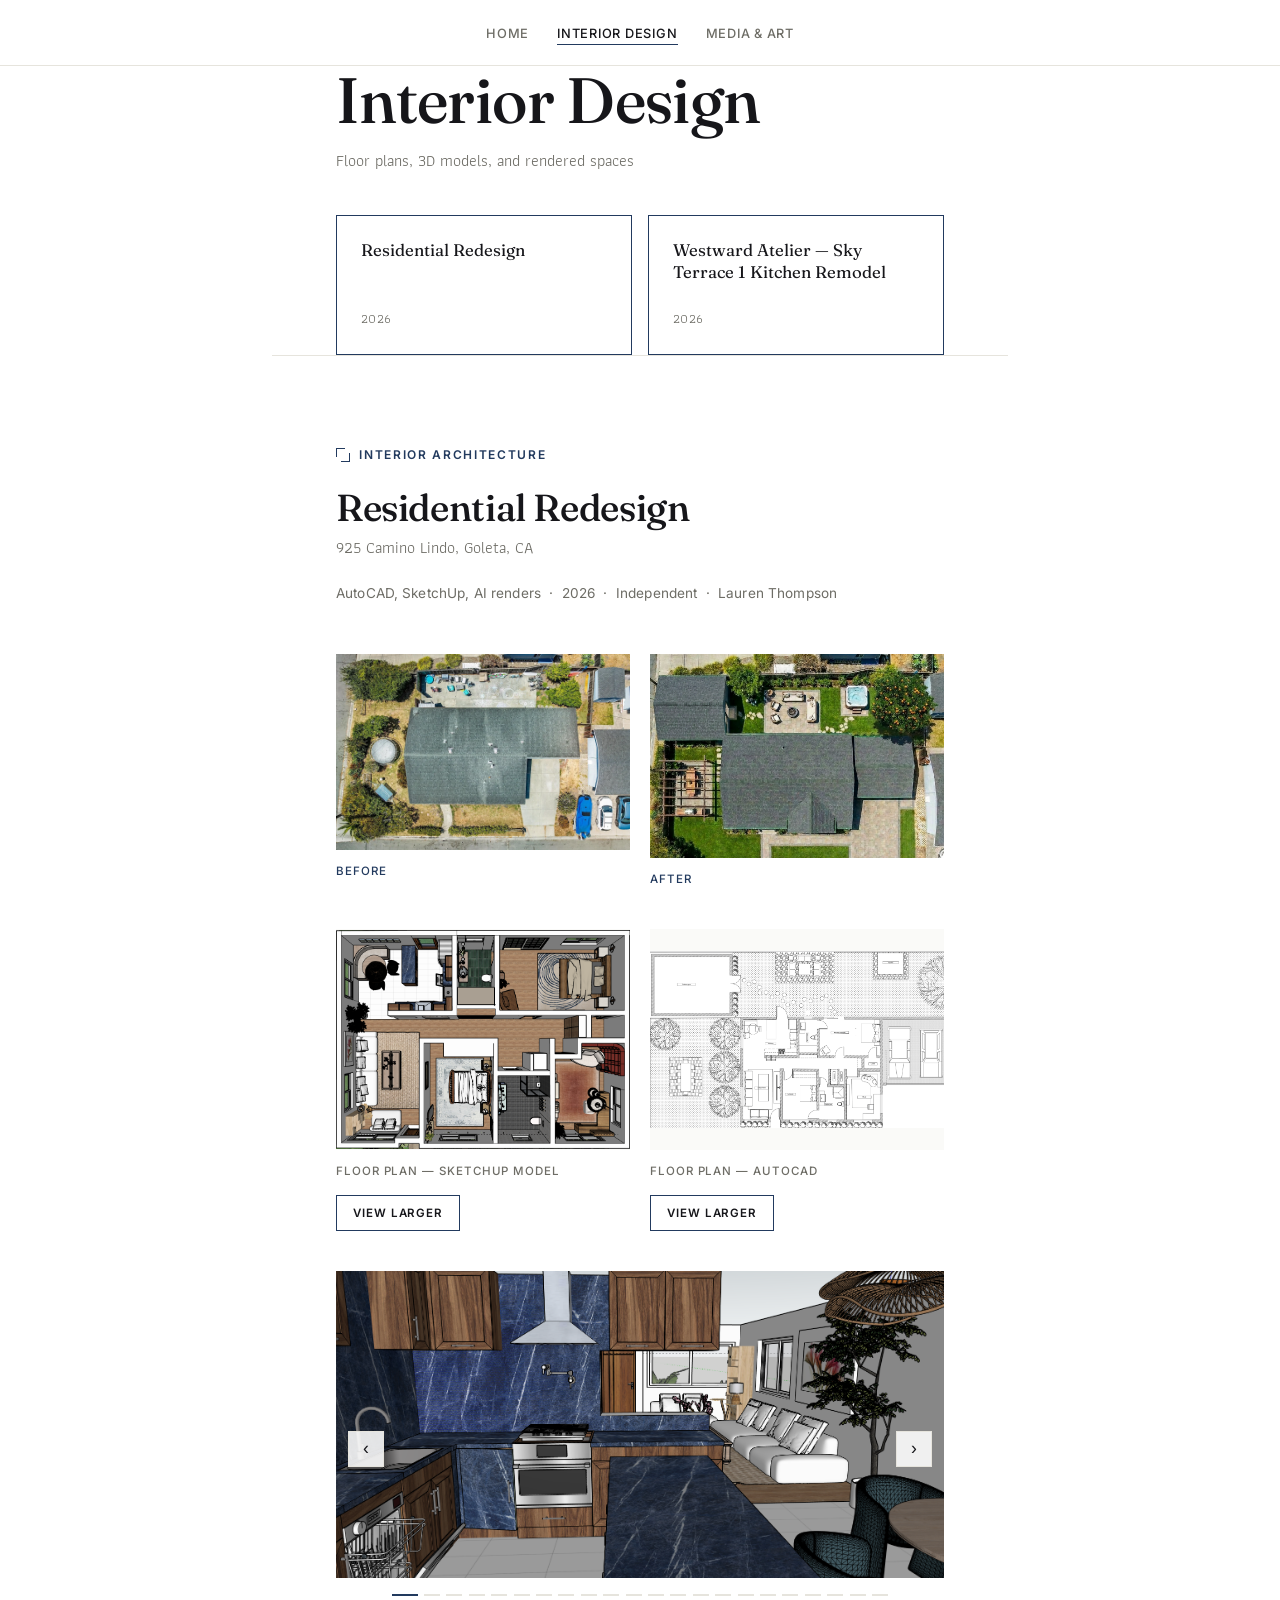
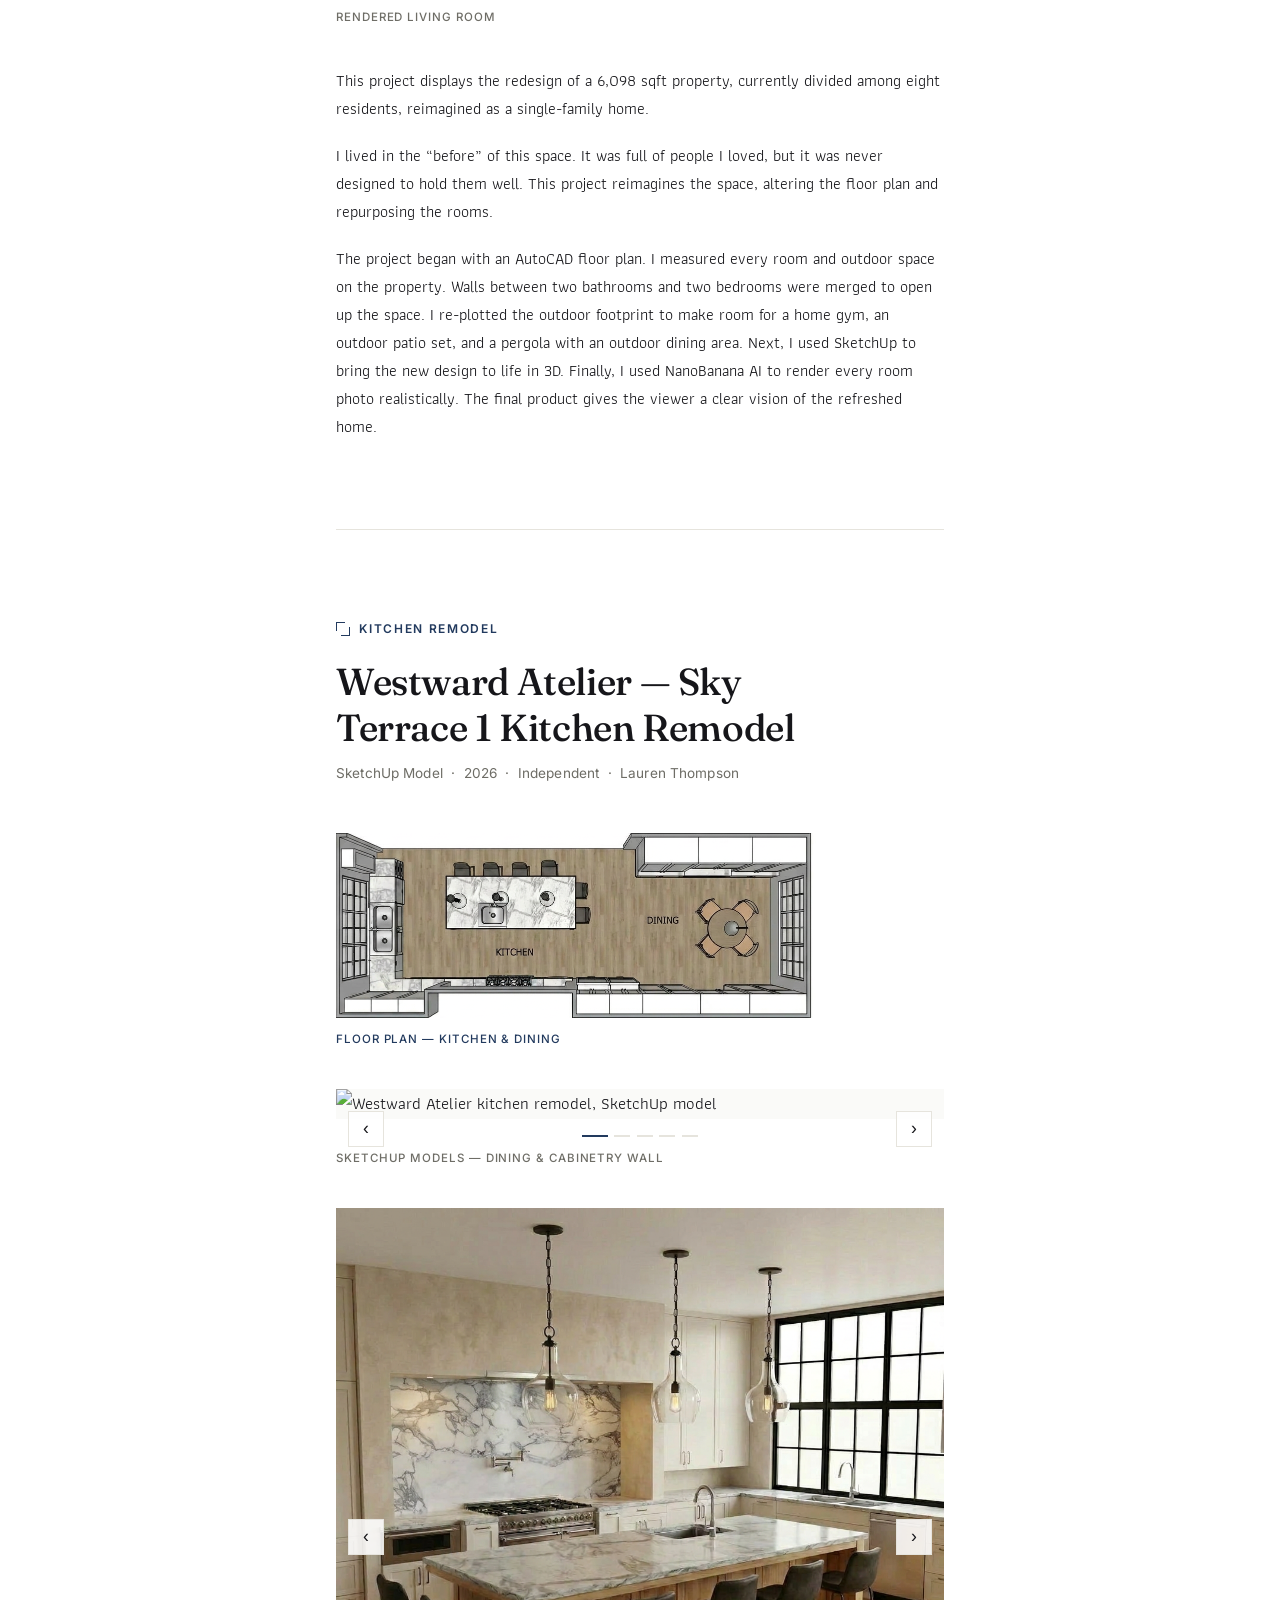
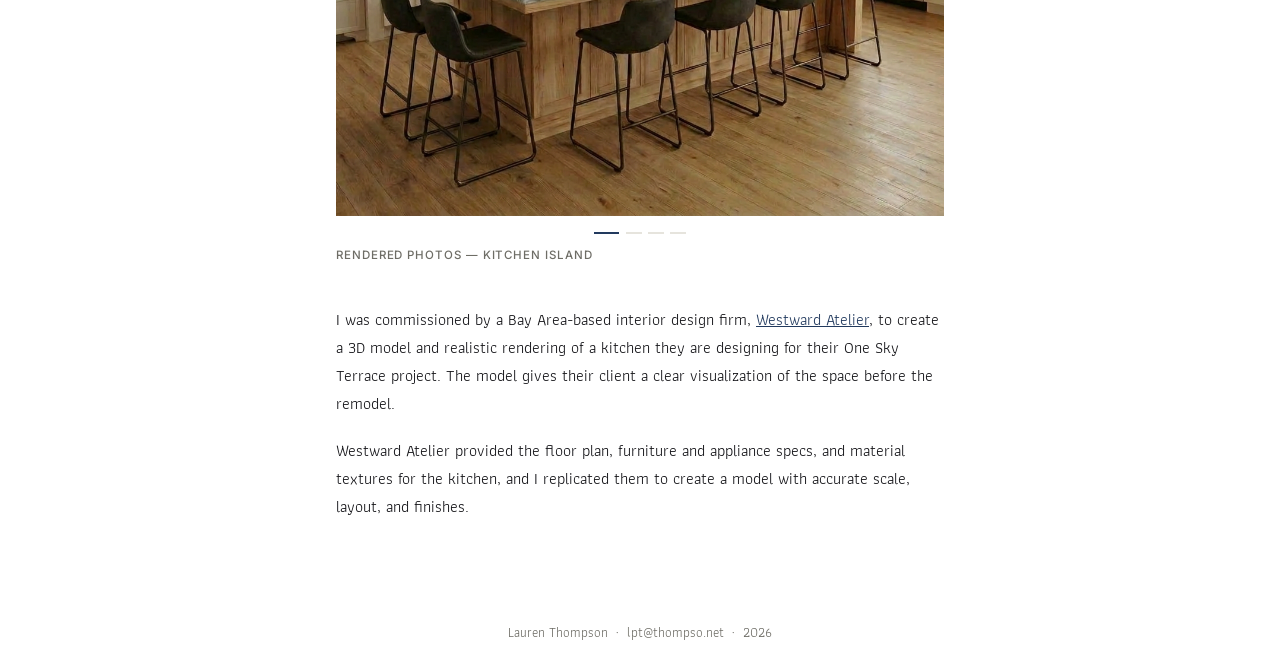
==== commit 1db37e92: "clear screenshots and faster website" ====
--- a/interior-design.html
+++ b/interior-design.html
@@ -5,6 +5,9 @@
 
   <title>Interior Design ~ Lauren Thompson</title>
 
+  <link rel="preconnect" href="https://fonts.googleapis.com">
+  <link rel="preconnect" href="https://fonts.gstatic.com" crossorigin>
+  <link rel="stylesheet" href="https://fonts.googleapis.com/css2?family=Fraunces:opsz,wght@9..144,400;9..144,500;9..144,600&family=Athiti:wght@400;500;600&family=Inter:wght@400;500;600&display=swap">
   <link rel="stylesheet" href="./style.css">
 </head>
 <body>
@@ -40,11 +43,11 @@
     <!-- CAPTIONS: edit the text inside each <figcaption>...</figcaption> below. -->
     <div class="before-after">
       <figure>
-        <img src="./media/thompson_residential_40.webp" alt="Before: existing property, 925 Camino Lindo">
+        <img src="./media/thompson_residential_40.webp" alt="Before: existing property, 925 Camino Lindo" fetchpriority="high">
         <figcaption>Before</figcaption>
       </figure>
       <figure>
-        <img src="./media/thompson_residential_22.png" alt="After: rendered redesign, 925 Camino Lindo">
+        <img src="./media/thompson_residential_22.png" alt="After: rendered redesign, 925 Camino Lindo" loading="lazy" decoding="async">
         <figcaption>After</figcaption>
       </figure>
     </div>
@@ -52,13 +55,13 @@
     <!-- CAPTIONS: edit the text inside each <figcaption>...</figcaption> below. -->
     <div class="floor-plans">
       <figure class="floor-plan">
-        <img src="./media/thompson_residential_04.png" alt="SketchUp floor plan model, 925 Camino Lindo">
+        <img src="./media/thompson_residential_04.png" alt="SketchUp floor plan model, 925 Camino Lindo" loading="lazy" decoding="async">
         <figcaption>Floor Plan &mdash; SketchUp Model</figcaption>
         <button type="button" class="view-larger" data-full="./media/thompson_residential_04.png" data-alt="SketchUp floor plan model, 925 Camino Lindo">View Larger</button>
       </figure>
 
       <figure class="floor-plan">
-        <img src="./media/thompson_residential_02.png" alt="AutoCAD floor plan, redesigned 925 Camino Lindo property">
+        <img src="./media/thompson_residential_02.png" alt="AutoCAD floor plan, redesigned 925 Camino Lindo property" loading="lazy" decoding="async">
         <figcaption>Floor Plan &mdash; AutoCAD</figcaption>
         <button type="button" class="view-larger" data-full="./media/thompson_residential_02.png" data-alt="AutoCAD floor plan, redesigned 925 Camino Lindo property">View Larger</button>
       </figure>
@@ -73,27 +76,27 @@
     <figure class="slideshow" id="residential-slideshow">
       <div class="slides">
         <img class="slide active" src="./media/thompson_residential_07.png" alt="Rendered redesign, 925 Camino Lindo" data-caption="Kitchen Model">
-        <img class="slide" src="./media/thompson_residential_25.png" alt="SketchUp model, 925 Camino Lindo" data-caption="Rendered Kitchen">
-        <img class="slide" src="./media/thompson_residential_05.png" alt="SketchUp model, 925 Camino Lindo" data-caption="Living Room Model">
-        <img class="slide" src="./media/thompson_residential_23.png" alt="SketchUp model, 925 Camino Lindo" data-caption="Rendered Living Room">
-        <img class="slide" src="./media/thompson_residential_09.png" alt="SketchUp model, 925 Camino Lindo" data-caption="Bedroom Model">
-        <img class="slide" src="./media/thompson_residential_27.png" alt="SketchUp model, 925 Camino Lindo" data-caption="Rendered Bedroom">
-        <img class="slide" src="./media/thompson_residential_11.png" alt="SketchUp model, 925 Camino Lindo" data-caption="Bathroom Model">
-        <img class="slide" src="./media/thompson_residential_29.png" alt="SketchUp model, 925 Camino Lindo" data-caption="Rendered Bathroom">
-        <img class="slide" src="./media/thompson_residential_12.png" alt="SketchUp model, 925 Camino Lindo" data-caption="Master Bedroom Model">
-        <img class="slide" src="./media/thompson_residential_13.png" alt="SketchUp model, 925 Camino Lindo" data-caption="Master Bedroom Model">
-        <img class="slide" src="./media/thompson_residential_30.png" alt="SketchUp model, 925 Camino Lindo" data-caption="Rendered Bedroom">
-        <img class="slide" src="./media/thompson_residential_31.png" alt="SketchUp model, 925 Camino Lindo" data-caption="Rendered Bedroom">
-        <img class="slide" src="./media/thompson_residential_14.png" alt="SketchUp model, 925 Camino Lindo" data-caption="Master Bathroom Model">
-        <img class="slide" src="./media/thompson_residential_32.png" alt="SketchUp model, 925 Camino Lindo" data-caption="Rendered Master Bathroom">
-        <img class="slide" src="./media/thompson_residential_15.png" alt="SketchUp model, 925 Camino Lindo" data-caption="Study Model">
-        <img class="slide" src="./media/thompson_residential_33.png" alt="SketchUp model, 925 Camino Lindo" data-caption="Rendered Study">
-        <img class="slide" src="./media/thompson_residential_16.png" alt="SketchUp model, 925 Camino Lindo" data-caption="Outdoor Patio Model">
-        <img class="slide" src="./media/thompson_residential_35.png" alt="SketchUp model, 925 Camino Lindo" data-caption="Rendered Outdoor Patio">
-        <img class="slide" src="./media/thompson_residential_19.png" alt="SketchUp model, 925 Camino Lindo" data-caption="Home Gym Model">
-        <img class="slide" src="./media/thompson_residential_37.png" alt="SketchUp model, 925 Camino Lindo" data-caption="Rendered Home Gym">
-        <img class="slide" src="./media/thompson_residential_20.png" alt="SketchUp model, 925 Camino Lindo" data-caption="Outdoor Pergola Model">
-        <img class="slide" src="./media/thompson_residential_36.png" alt="SketchUp model, 925 Camino Lindo" data-caption="Rendered Pergola">
+        <img class="slide" src="./media/thompson_residential_25.png" alt="SketchUp model, 925 Camino Lindo" data-caption="Rendered Kitchen" loading="lazy" decoding="async">
+        <img class="slide" src="./media/thompson_residential_05.png" alt="SketchUp model, 925 Camino Lindo" data-caption="Living Room Model" loading="lazy" decoding="async">
+        <img class="slide" src="./media/thompson_residential_23.png" alt="SketchUp model, 925 Camino Lindo" data-caption="Rendered Living Room" loading="lazy" decoding="async">
+        <img class="slide" src="./media/thompson_residential_09.png" alt="SketchUp model, 925 Camino Lindo" data-caption="Bedroom Model" loading="lazy" decoding="async">
+        <img class="slide" src="./media/thompson_residential_27.png" alt="SketchUp model, 925 Camino Lindo" data-caption="Rendered Bedroom" loading="lazy" decoding="async">
+        <img class="slide" src="./media/thompson_residential_11.png" alt="SketchUp model, 925 Camino Lindo" data-caption="Bathroom Model" loading="lazy" decoding="async">
+        <img class="slide" src="./media/thompson_residential_29.png" alt="SketchUp model, 925 Camino Lindo" data-caption="Rendered Bathroom" loading="lazy" decoding="async">
+        <img class="slide" src="./media/thompson_residential_12.png" alt="SketchUp model, 925 Camino Lindo" data-caption="Master Bedroom Model" loading="lazy" decoding="async">
+        <img class="slide" src="./media/thompson_residential_13.png" alt="SketchUp model, 925 Camino Lindo" data-caption="Master Bedroom Model" loading="lazy" decoding="async">
+        <img class="slide" src="./media/thompson_residential_30.png" alt="SketchUp model, 925 Camino Lindo" data-caption="Rendered Bedroom" loading="lazy" decoding="async">
+        <img class="slide" src="./media/thompson_residential_31.png" alt="SketchUp model, 925 Camino Lindo" data-caption="Rendered Bedroom" loading="lazy" decoding="async">
+        <img class="slide" src="./media/thompson_residential_14.png" alt="SketchUp model, 925 Camino Lindo" data-caption="Master Bathroom Model" loading="lazy" decoding="async">
+        <img class="slide" src="./media/thompson_residential_32.png" alt="SketchUp model, 925 Camino Lindo" data-caption="Rendered Master Bathroom" loading="lazy" decoding="async">
+        <img class="slide" src="./media/thompson_residential_15.png" alt="SketchUp model, 925 Camino Lindo" data-caption="Study Model" loading="lazy" decoding="async">
+        <img class="slide" src="./media/thompson_residential_33.png" alt="SketchUp model, 925 Camino Lindo" data-caption="Rendered Study" loading="lazy" decoding="async">
+        <img class="slide" src="./media/thompson_residential_16.png" alt="SketchUp model, 925 Camino Lindo" data-caption="Outdoor Patio Model" loading="lazy" decoding="async">
+        <img class="slide" src="./media/thompson_residential_35.png" alt="SketchUp model, 925 Camino Lindo" data-caption="Rendered Outdoor Patio" loading="lazy" decoding="async">
+        <img class="slide" src="./media/thompson_residential_19.png" alt="SketchUp model, 925 Camino Lindo" data-caption="Home Gym Model" loading="lazy" decoding="async">
+        <img class="slide" src="./media/thompson_residential_37.png" alt="SketchUp model, 925 Camino Lindo" data-caption="Rendered Home Gym" loading="lazy" decoding="async">
+        <img class="slide" src="./media/thompson_residential_20.png" alt="SketchUp model, 925 Camino Lindo" data-caption="Outdoor Pergola Model" loading="lazy" decoding="async">
+        <img class="slide" src="./media/thompson_residential_36.png" alt="SketchUp model, 925 Camino Lindo" data-caption="Rendered Pergola" loading="lazy" decoding="async">
       </div>
       <button type="button" class="slide-btn prev" aria-label="Previous image">&#8249;</button>
       <button type="button" class="slide-btn next" aria-label="Next image">&#8250;</button>
@@ -117,7 +120,7 @@
 
     <!-- CAPTION: edit the text inside <figcaption>...</figcaption> below. -->
     <figure class="floor-plan-single">
-      <img src="./media/thompson_westward_07.png" alt="Floor plan, Westward Atelier Sky Terrace 1 kitchen remodel">
+      <img src="./media/thompson_westward_07.png" alt="Floor plan, Westward Atelier Sky Terrace 1 kitchen remodel" loading="lazy" decoding="async">
       <figcaption>Floor Plan &mdash; Kitchen &amp; Dining</figcaption>
     </figure>
 
@@ -125,10 +128,10 @@
     <figure class="slideshow" id="westward-model-slideshow">
       <div class="slides">
         <img class="slide active" src="./media/thompson_westward.01.png" alt="Westward Atelier kitchen remodel, SketchUp model" data-caption="Breakfast nook &amp; Built in Cabinetry Wall">
-        <img class="slide" src="./media/thompson_westward_02.png" alt="Westward Atelier kitchen remodel, SketchUp model" data-caption="Kitchen Island">
-        <img class="slide" src="./media/thompson_westward.03.png" alt="Westward Atelier kitchen remodel, SketchUp model" data-caption="Breakfast Nook">
-        <img class="slide" src="./media/thompson_westward_04.png" alt="Westward Atelier kitchen remodel, SketchUp model" data-caption="Coffee Bar">
-        <img class="slide" src="./media/thompson_westward_05.png" alt="Westward Atelier kitchen remodel, SketchUp model" data-caption="Range Wall">
+        <img class="slide" src="./media/thompson_westward_02.png" alt="Westward Atelier kitchen remodel, SketchUp model" data-caption="Kitchen Island" loading="lazy" decoding="async">
+        <img class="slide" src="./media/thompson_westward.03.png" alt="Westward Atelier kitchen remodel, SketchUp model" data-caption="Breakfast Nook" loading="lazy" decoding="async">
+        <img class="slide" src="./media/thompson_westward_04.png" alt="Westward Atelier kitchen remodel, SketchUp model" data-caption="Coffee Bar" loading="lazy" decoding="async">
+        <img class="slide" src="./media/thompson_westward_05.png" alt="Westward Atelier kitchen remodel, SketchUp model" data-caption="Range Wall" loading="lazy" decoding="async">
       </div>
       <button type="button" class="slide-btn prev" aria-label="Previous image">&#8249;</button>
       <button type="button" class="slide-btn next" aria-label="Next image">&#8250;</button>
@@ -140,9 +143,9 @@
     <figure class="slideshow" id="westward-render-slideshow">
       <div class="slides">
         <img class="slide active" src="./media/thompson_westward_08.png" alt="Westward Atelier kitchen remodel, rendered photo" data-caption="Kitchen Island">
-        <img class="slide" src="./media/thompson_westward_09.png" alt="Westward Atelier kitchen remodel, rendered photo" data-caption="Range Wall">
-        <img class="slide" src="./media/thompson_westward_10.png" alt="Westward Atelier kitchen remodel, rendered photo" data-caption="Breakfast Nook">
-        <img class="slide" src="./media/thompson_westward_11.png" alt="Westward Atelier kitchen remodel, rendered photo" data-caption="Dining &amp; Storage Wall">
+        <img class="slide" src="./media/thompson_westward_09.png" alt="Westward Atelier kitchen remodel, rendered photo" data-caption="Range Wall" loading="lazy" decoding="async">
+        <img class="slide" src="./media/thompson_westward_10.png" alt="Westward Atelier kitchen remodel, rendered photo" data-caption="Breakfast Nook" loading="lazy" decoding="async">
+        <img class="slide" src="./media/thompson_westward_11.png" alt="Westward Atelier kitchen remodel, rendered photo" data-caption="Dining &amp; Storage Wall" loading="lazy" decoding="async">
       </div>
       <button type="button" class="slide-btn prev" aria-label="Previous image">&#8249;</button>
       <button type="button" class="slide-btn next" aria-label="Next image">&#8250;</button>
@@ -170,6 +173,6 @@
   <img src="" alt="">
 </div>
 
-<script src="./script.js"></script>
+<script src="./script.js" defer></script>
 
 </body></html>
--- a/style.css
+++ b/style.css
@@ -8,8 +8,6 @@
    Palette:  gallery white, ink, muted stone, blueprint navy
    Type:     Fraunces (display) + Athiti (body) + Inter (UI / labels)
    ========================================================== */
-
-@import url('https://fonts.googleapis.com/css2?family=Fraunces:opsz,wght@9..144,400;9..144,500;9..144,600&family=Athiti:wght@400;500;600&family=Inter:wght@400;500;600&display=swap');
 
 :root {
   --bg:        #FFFFFF;
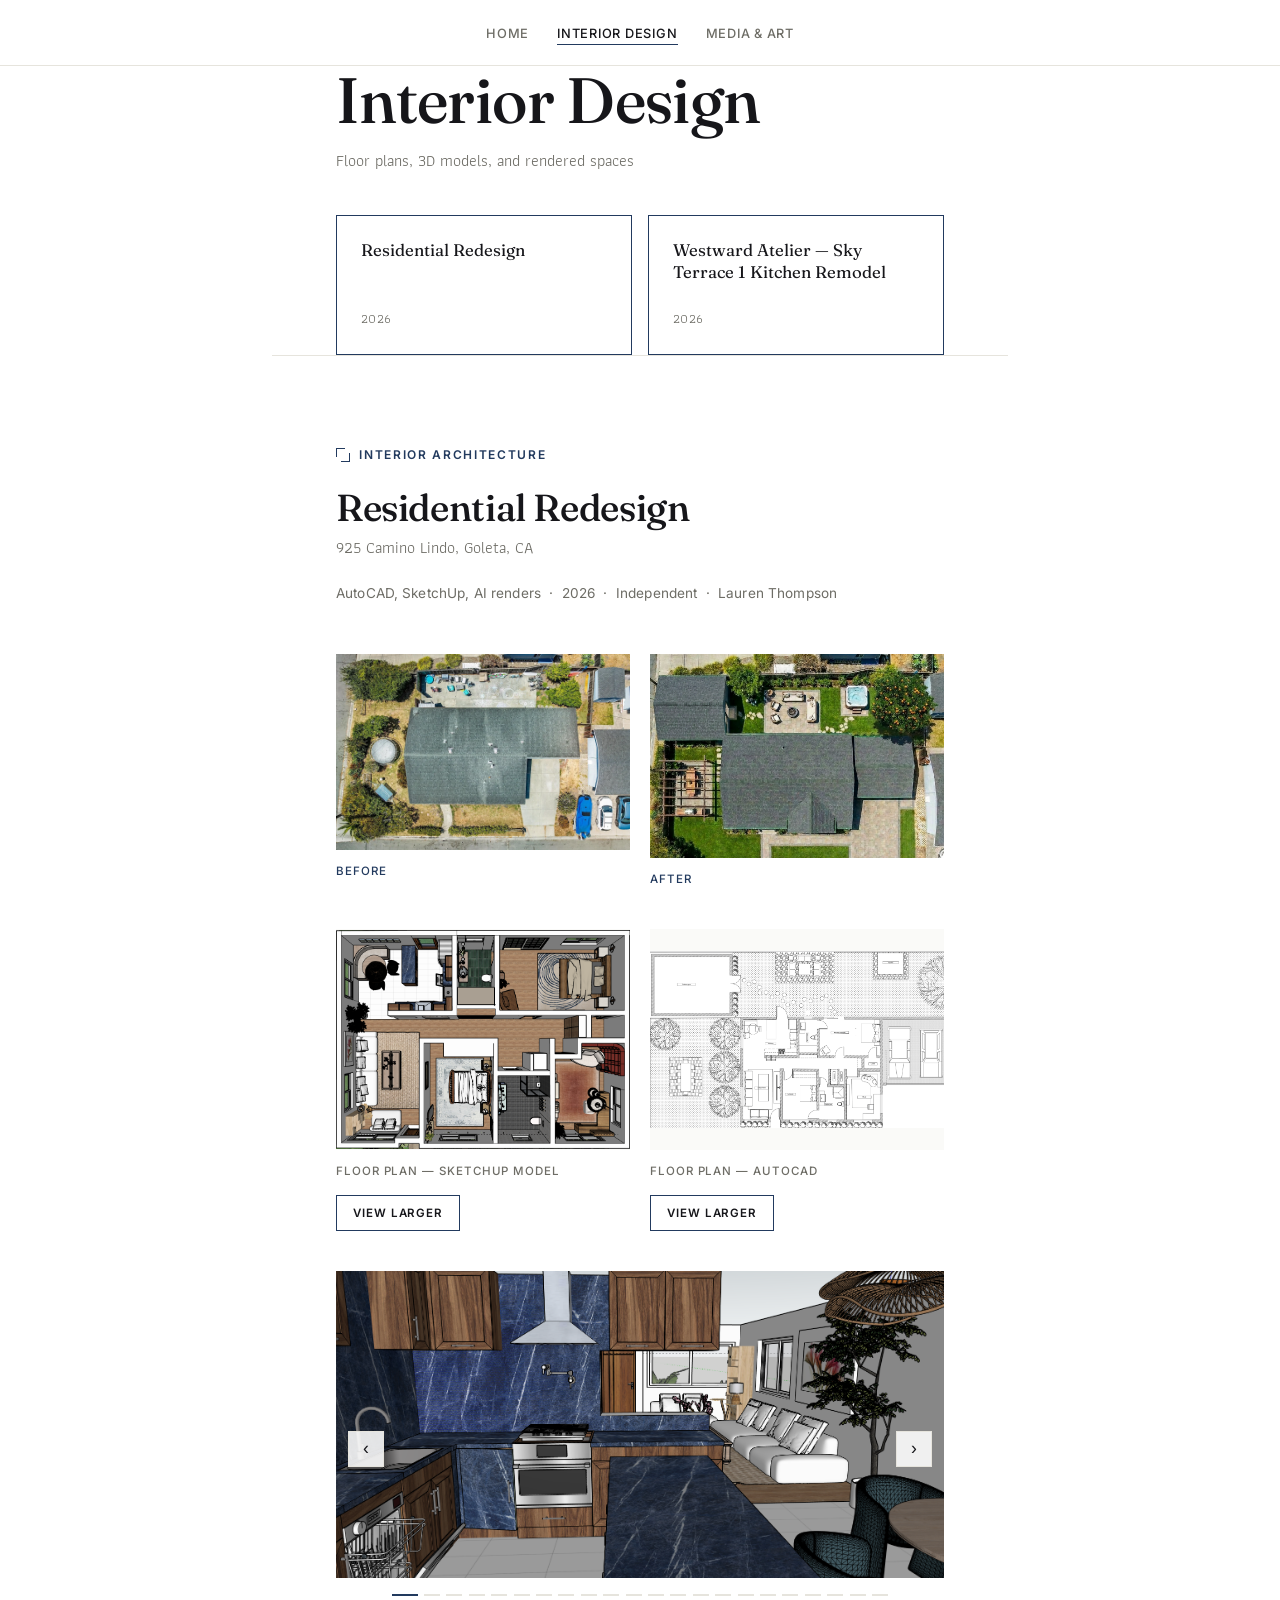
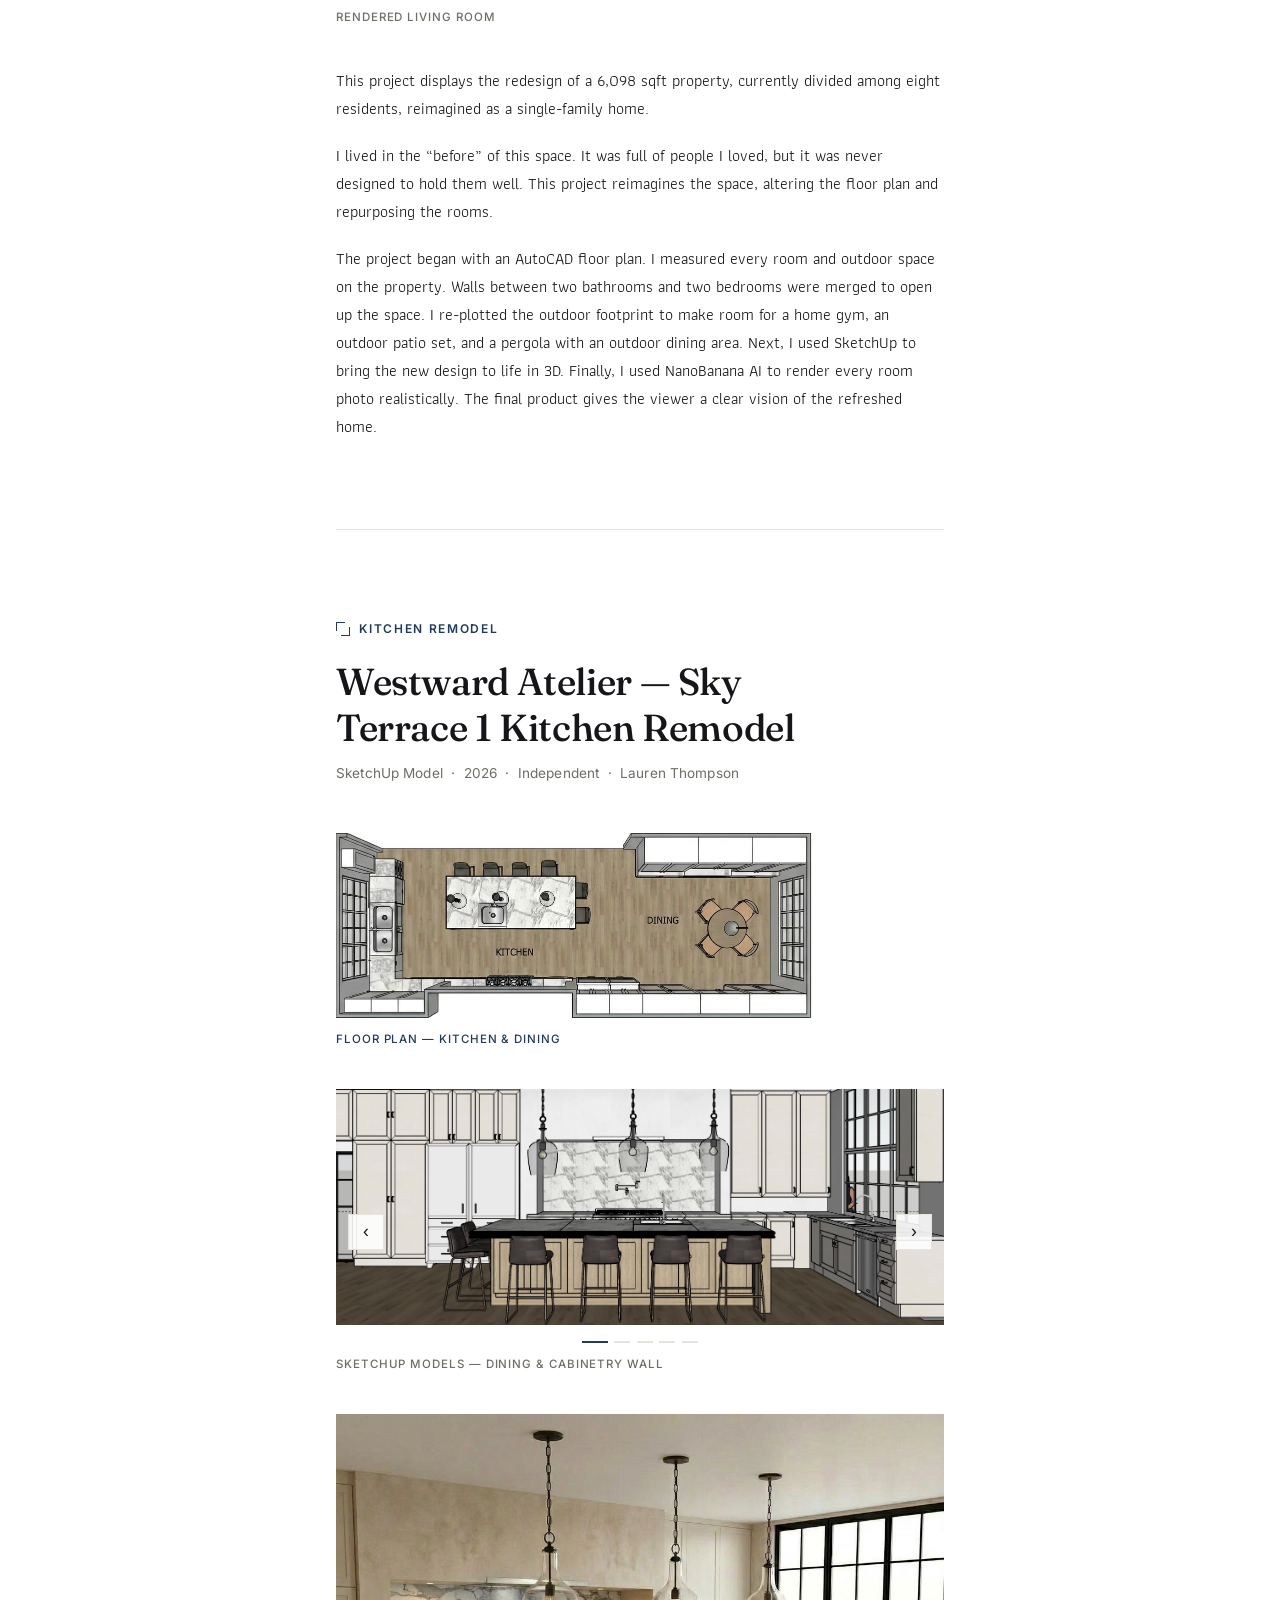
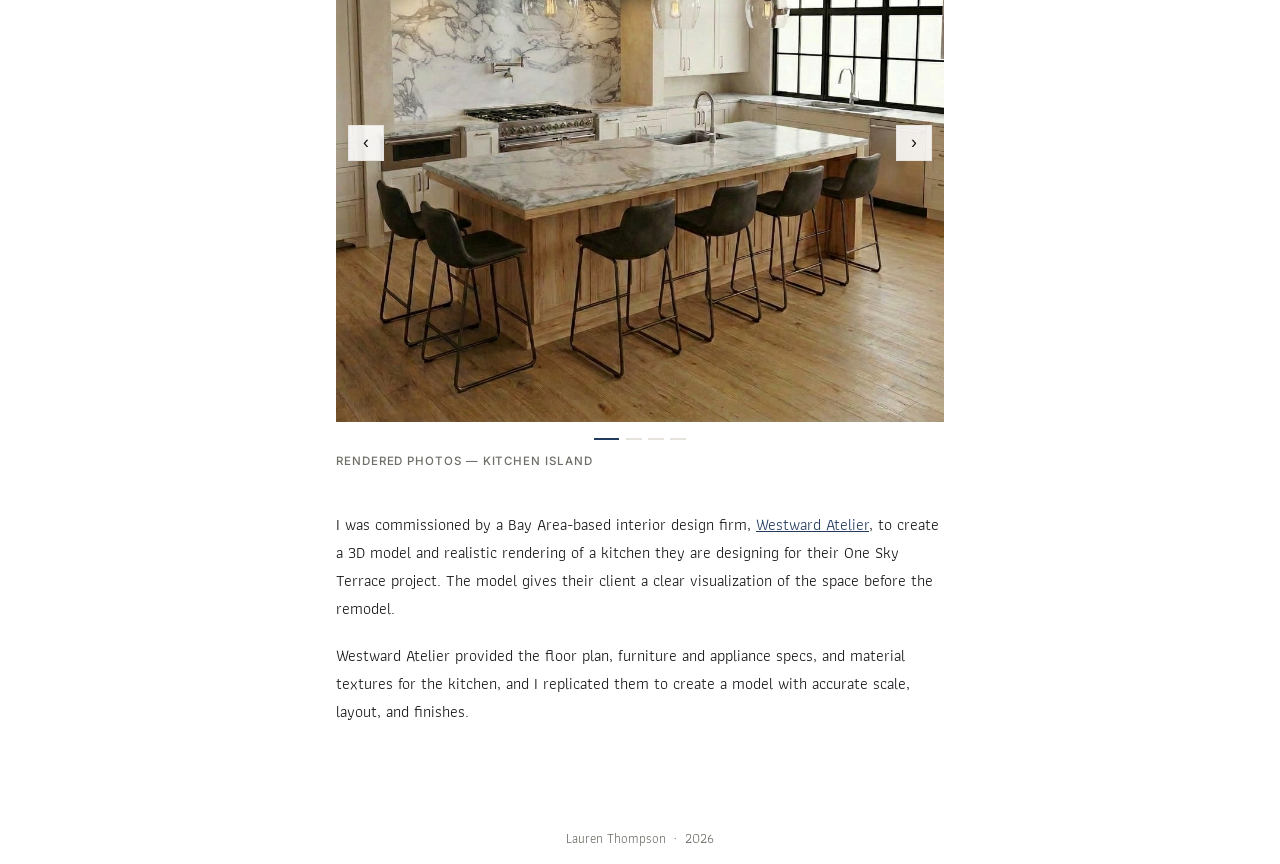
==== commit 6f5b1b7d: "HTML edits" ====
--- a/interior-design.html
+++ b/interior-design.html
@@ -127,9 +127,9 @@
     <!-- CAPTIONS: edit the text inside data-caption="..." on each slide below. -->
     <figure class="slideshow" id="westward-model-slideshow">
       <div class="slides">
-        <img class="slide active" src="./media/thompson_westward.01.png" alt="Westward Atelier kitchen remodel, SketchUp model" data-caption="Breakfast nook &amp; Built in Cabinetry Wall">
-        <img class="slide" src="./media/thompson_westward_02.png" alt="Westward Atelier kitchen remodel, SketchUp model" data-caption="Kitchen Island" loading="lazy" decoding="async">
-        <img class="slide" src="./media/thompson_westward.03.png" alt="Westward Atelier kitchen remodel, SketchUp model" data-caption="Breakfast Nook" loading="lazy" decoding="async">
+        <img class="slide active" src="./media/thompson_westward_02.png" alt="Westward Atelier kitchen remodel, SketchUp model" data-caption="Kitchen Island">
+        <img class="slide" src="./media/thompson_westward_01.png" alt="Westward Atelier kitchen remodel, SketchUp model" data-caption="Dining &amp; Cabinetry Wall" loading="lazy" decoding="async">
+        <img class="slide" src="./media/thompson_westward_03.png" alt="Westward Atelier kitchen remodel, SketchUp model" data-caption="Breakfast Nook" loading="lazy" decoding="async">
         <img class="slide" src="./media/thompson_westward_04.png" alt="Westward Atelier kitchen remodel, SketchUp model" data-caption="Coffee Bar" loading="lazy" decoding="async">
         <img class="slide" src="./media/thompson_westward_05.png" alt="Westward Atelier kitchen remodel, SketchUp model" data-caption="Range Wall" loading="lazy" decoding="async">
       </div>
@@ -139,13 +139,12 @@
       <figcaption>SketchUp Models &mdash; Dining &amp; Cabinetry Wall</figcaption>
     </figure>
 
-    <!-- CAPTIONS: edit the text inside data-caption="..." on each slide below. -->
     <figure class="slideshow" id="westward-render-slideshow">
       <div class="slides">
         <img class="slide active" src="./media/thompson_westward_08.png" alt="Westward Atelier kitchen remodel, rendered photo" data-caption="Kitchen Island">
+        <img class="slide" src="./media/thompson_westward_11.png" alt="Westward Atelier kitchen remodel, rendered photo" data-caption="Dining &amp; Storage Wall" loading="lazy" decoding="async">
+        <img class="slide" src="./media/thompson_westward_10.png" alt="Westward Atelier kitchen remodel, rendered photo" data-caption="Breakfast Nook" loading="lazy" decoding="async">
         <img class="slide" src="./media/thompson_westward_09.png" alt="Westward Atelier kitchen remodel, rendered photo" data-caption="Range Wall" loading="lazy" decoding="async">
-        <img class="slide" src="./media/thompson_westward_10.png" alt="Westward Atelier kitchen remodel, rendered photo" data-caption="Breakfast Nook" loading="lazy" decoding="async">
-        <img class="slide" src="./media/thompson_westward_11.png" alt="Westward Atelier kitchen remodel, rendered photo" data-caption="Dining &amp; Storage Wall" loading="lazy" decoding="async">
       </div>
       <button type="button" class="slide-btn prev" aria-label="Previous image">&#8249;</button>
       <button type="button" class="slide-btn next" aria-label="Next image">&#8250;</button>
@@ -165,7 +164,7 @@
 
 <footer class="wrap">
   <!-- SWAP: your name and email -->
-  <p>Lauren Thompson &nbsp;&middot;&nbsp; lpt@thompso.net &nbsp;&middot;&nbsp; 2026</p>
+  <p>Lauren Thompson &nbsp;&middot;&nbsp; 2026</p>
 </footer>
 
 <div class="lightbox" id="lightbox" aria-hidden="true">
